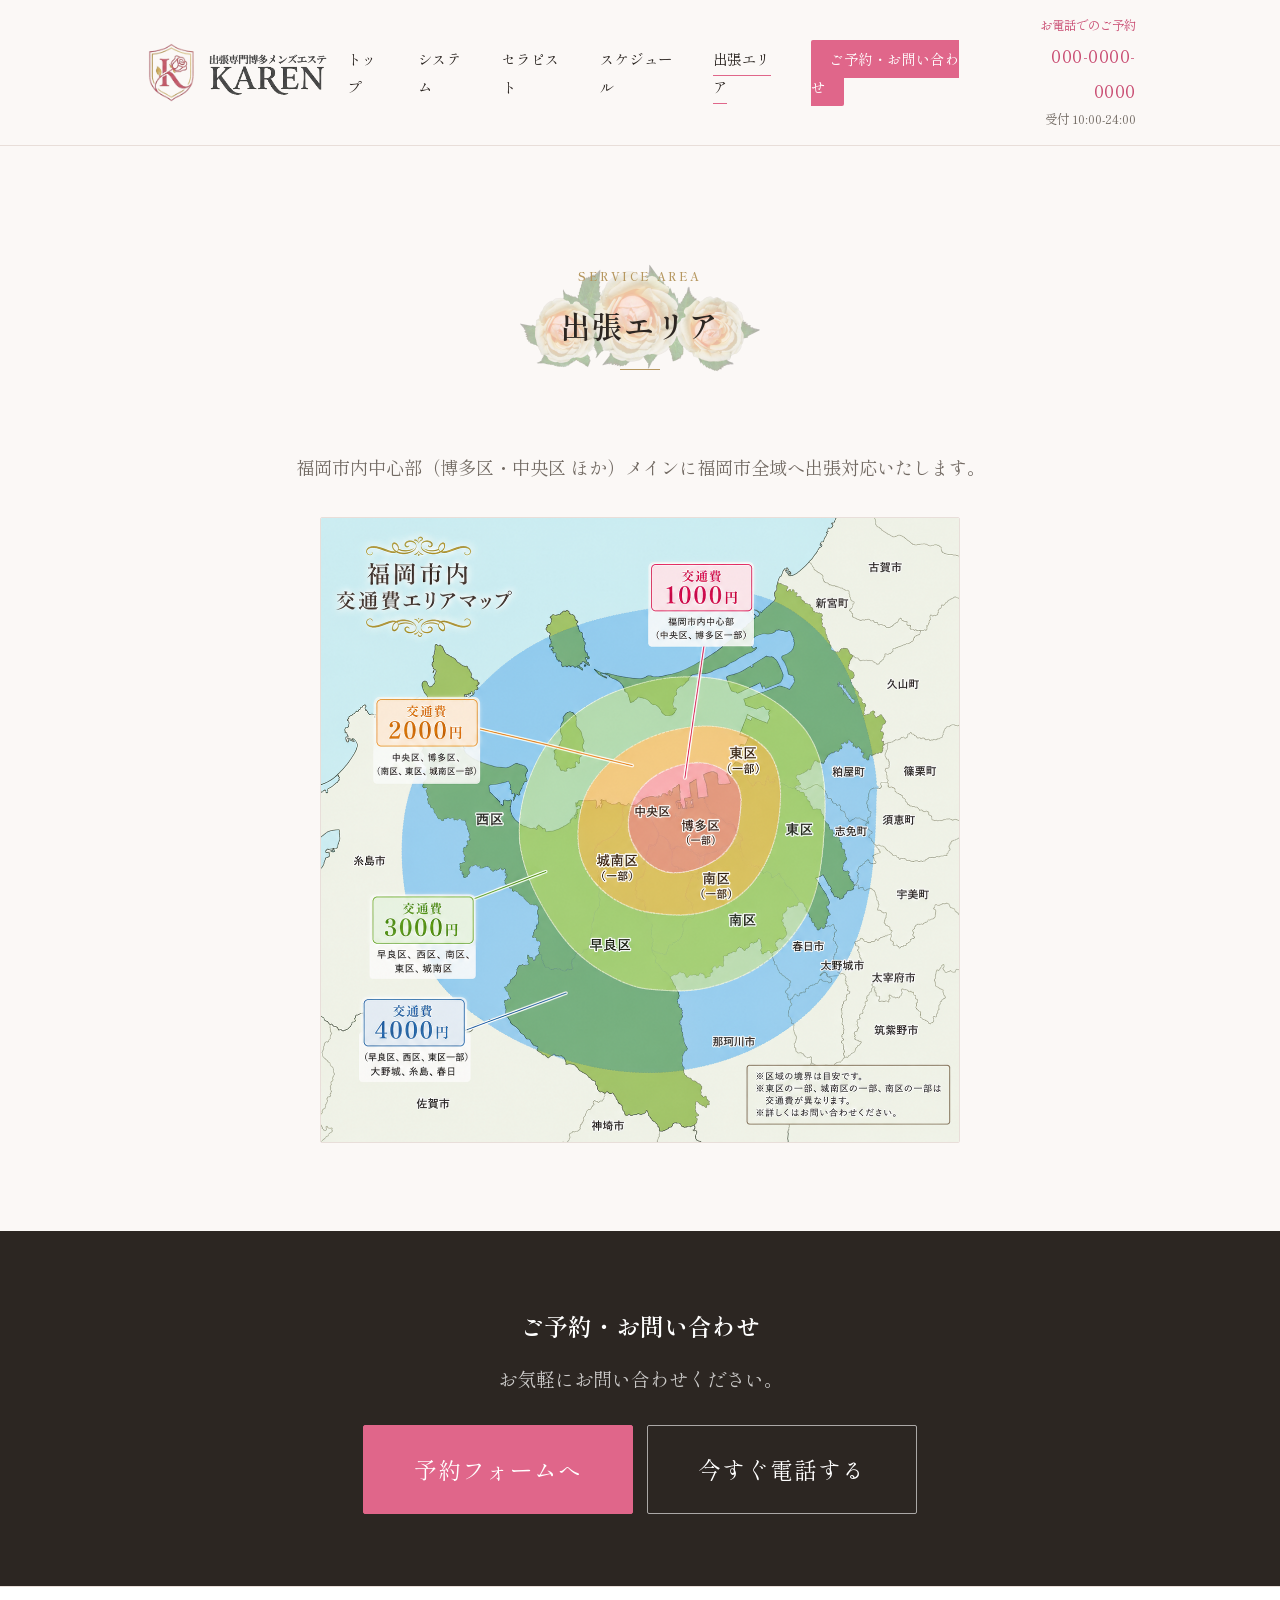
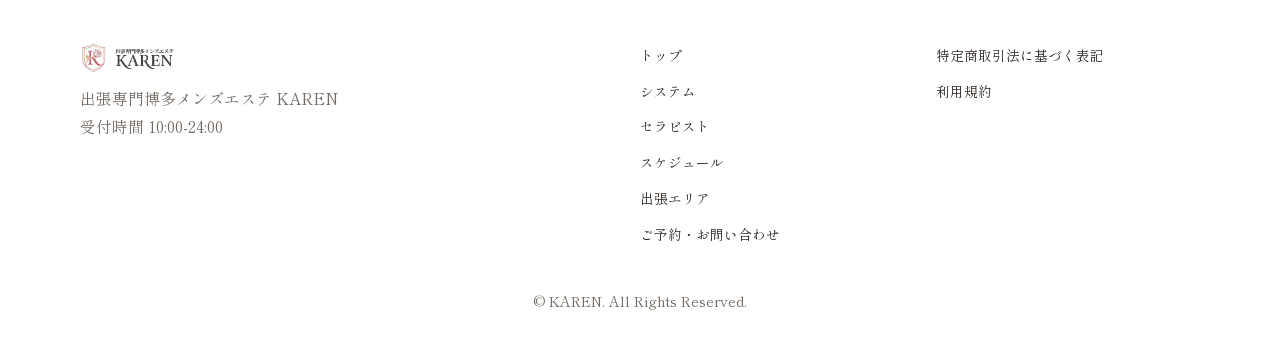
==== area.html @ 558c4cfc "Add scroll/load animation components (c-anim-zoomin/popin/slidein) Zoom in the hero image on page lo" ====
<!DOCTYPE html>
<html lang="ja">
<head>
<meta charset="UTF-8">
<meta name="viewport" content="width=device-width, initial-scale=1.0">
<title>出張エリア｜福岡・博多の出張メンズエステ KAREN</title>
<meta name="description" content="福岡・博多の出張メンズエステ KAREN の出張対応エリアのご案内。福岡市内中心部（博多区・中央区 ほか）を中心に福岡市全域へ出張いたします。">
<link rel="canonical" href="https://mensesthe-delivery-karen.com/area.html">

<link rel="preconnect" href="https://fonts.googleapis.com">
<link rel="preconnect" href="https://fonts.gstatic.com" crossorigin>
<link href="https://fonts.googleapis.com/css2?family=Noto+Serif+JP:wght@400;500;700&family=Shippori+Mincho:wght@400;500;600;700&display=swap" rel="stylesheet">

<link rel="stylesheet" href="css/style.css">
</head>
<body>

<a href="#main" class="skip-link">本文へスキップ</a>

<!-- ============================================================
   HEADER / GLOBAL NAV
============================================================ -->
<header class="site-header">
  <div class="site-header__inner">

    <a href="index.html" class="site-logo" aria-label="KAREN トップページへ">
      <img class="site-logo__mark" src="images/logo/k-logo.png" alt="">
      <img class="site-logo__word" src="images/logo/karen-logo.png" alt="出張専門博多メンズエステ KAREN">
    </a>

    <button class="nav-toggle" aria-controls="global-nav" aria-expanded="false">
      <span class="nav-toggle__bar"></span>
      <span class="nav-toggle__bar"></span>
      <span class="nav-toggle__bar"></span>
      <span class="visually-hidden">メニューを開く</span>
    </button>

    <nav id="global-nav" class="global-nav" aria-label="グローバルナビゲーション">
      <ul>
        <li><a href="index.html">トップ</a></li>
        <li><a href="system.html">システム</a></li>
        <li><a href="therapist.html">セラピスト</a></li>
        <li><a href="schedule.html">スケジュール</a></li>
        <li><a href="area.html" aria-current="page">出張エリア</a></li>
        <li><a href="contact.html" class="nav-cta">ご予約・お問い合わせ</a></li>
      </ul>
    </nav>

    <div class="header-contact">
      <a href="tel:0000000000" class="header-contact__tel">
        <span class="header-contact__label">お電話でのご予約</span>
        <span class="header-contact__number">000-0000-0000</span>
      </a>
      <span class="header-contact__hours">受付 10:00-24:00</span>
    </div>

  </div>
</header>

<main id="main">

  <!-- ============================================================
     AREA / 出張エリア
  ============================================================ -->
  <section class="area-preview" aria-labelledby="area-heading">
    <h1 id="area-heading" class="section-title c-anim-popin">
      <span class="section-title__en">Service Area</span>
      出張エリア
    </h1>
    <p class="area-preview__lead">福岡市内中心部（博多区・中央区 ほか）メインに福岡市全域へ出張対応いたします。</p>
    <div class="area-image">
      <img class="c-anim-slidein" src="images/fukuoka_area.png" alt="福岡出張エリアマップ" loading="lazy" width="1268" height="1240">
    </div>
  </section>

  <!-- ============================================================
     FINAL CTA
  ============================================================ -->
  <section class="final-cta" aria-label="ご予約案内">
    <h2 class="c-anim-popin">ご予約・お問い合わせ</h2>
    <p>お気軽にお問い合わせください。</p>
    <div class="final-cta__buttons">
      <a href="contact.html" class="btn btn--primary">予約フォームへ</a>
      <a href="tel:0000000000" class="btn btn--outline">今すぐ電話する</a>
    </div>
  </section>

</main>

<!-- ============================================================
   FOOTER
============================================================ -->
<footer class="site-footer">
  <div class="site-footer__inner">

    <div class="site-footer__brand">
      <div class="site-footer__logo">
        <img class="site-footer__mark" src="images/logo/k-logo.png" alt="">
        <img class="site-footer__word" src="images/logo/karen-logo.png" alt="KAREN">
      </div>
      <p>出張専門博多メンズエステ KAREN</p>
      <p>受付時間 10:00-24:00</p>
    </div>

    <nav class="site-footer__nav" aria-label="フッターナビゲーション">
      <ul>
        <li><a href="index.html">トップ</a></li>
        <li><a href="system.html">システム</a></li>
        <li><a href="therapist.html">セラピスト</a></li>
        <li><a href="schedule.html">スケジュール</a></li>
        <li><a href="area.html" aria-current="page">出張エリア</a></li>
        <li><a href="contact.html">ご予約・お問い合わせ</a></li>
      </ul>
    </nav>

    <nav class="site-footer__legal" aria-label="法令に関するリンク">
      <ul>
        <li><a href="legal/tokushoho.html">特定商取引法に基づく表記</a></li>
        <li><a href="legal/terms.html">利用規約</a></li>
      </ul>
    </nav>

  </div>

  <p class="site-footer__copyright">&copy; KAREN. All Rights Reserved.</p>
</footer>

<script src="js/main.js"></script>
</body>
</html>
---- css/style.css ----
/* ===================================================================
   KAREN — Base Styles
   Design tokens: 白ベース × ローズピンク × 明朝体（コーポレート明朝 ver2）
   =================================================================== */

:root{
  font-size: 100%;

  /* --- color --- */
  --color-paper:      #fbf8f6;   /* ページ背景（オフホワイト） */
  --color-surface:    #ffffff;   /* カード等の面 */
  --color-ink:        #2c2622;   /* 本文色（温かみのある黒） */
  --color-ink-soft:   #726a63;   /* 補足テキスト */
  --color-rose:       #e0668a;   /* メインアクセント（ロゴ・見出し） */
  --color-rose-deep:  #c94b71;   /* ホバー・強調 */
  --color-rose-pale:  #fbe3ea;   /* 淡いピンク面 */
  --color-line:        #e8ded9;   /* 罫線 */
  --color-gold:        #b6975f;   /* 和の差し色（細線のみに使用） */

  /* --- type --- */
  --font-serif: "コーポレート明朝 ver2", "Corporate Mincho ver2",
                "Shippori Mincho", "Noto Serif JP", "Hiragino Mincho ProN",
                "Yu Mincho", serif;

  /* --- layout --- */
  --content-width: 1120px;
  --gutter: clamp(20px, 5vw, 64px);
  --radius: 2px;
}

@media (prefers-color-scheme: dark){
  :root{
    --color-paper:     #201c1a;
    --color-surface:   #2a2422;
    --color-ink:        #f1ece7;
    --color-ink-soft:   #b8ada4;
    --color-rose:        #f299b3;
    --color-rose-deep:   #ffb0c4;
    --color-rose-pale:   #44272e;
    --color-line:         #453d38;
    --color-gold:          #cbaf7c;
  }
}

*{ box-sizing: border-box; }
html{ scroll-behavior: smooth; }
body{
  margin: 0;
  background: var(--color-paper);
  color: var(--color-ink);
  font-family: var(--font-serif);
  line-height: 1.9;
  -webkit-font-smoothing: antialiased;
}
img{ max-width: 100%; display: block; }
ul, ol, dl{ margin: 0; padding: 0; list-style: none; }
a{ color: inherit; text-decoration: none; }
h1, h2, h3{ margin: 0; font-weight: 600; text-wrap: balance; }
p{ margin: 0; }

.visually-hidden{
  position: absolute;
  width: 1px; height: 1px;
  overflow: hidden;
  clip: rect(0 0 0 0);
}

.skip-link{
  position: absolute;
  left: -999px;
  top: 0;
  background: var(--color-rose);
  color: #fff;
  padding: 8px 16px;
  z-index: 100;
}
.skip-link:focus{ left: 8px; top: 8px; }

:focus-visible{
  outline: 2px solid var(--color-rose);
  outline-offset: 2px;
}

/* ===================================================================
   Buttons
   =================================================================== */
.btn{
  display: inline-flex;
  align-items: center;
  justify-content: center;
  gap: .5em;
  padding: .95em 2.2em;
  border: 1px solid var(--color-rose);
  border-radius: var(--radius);
  font-family: var(--font-serif);
  font-size: 1.425rem;
  letter-spacing: .04em;
  transition: background .2s ease, color .2s ease, border-color .2s ease;
  white-space: nowrap;
}
.btn--primary{
  background: var(--color-rose);
  color: #fff;
}
.btn--primary:hover{
  background: var(--color-rose-deep);
  border-color: var(--color-rose-deep);
}
.btn--outline{
  background: transparent;
  color: var(--color-rose-deep);
}
.btn--outline:hover{
  background: var(--color-rose-pale);
}
.btn--more{ margin: 32px auto 0; }

/* ===================================================================
   Section title（英字の小見出し + 金の細線 + 明朝見出し）
   =================================================================== */
.section-title{
  position: relative;
  text-align: center;
  font-size: clamp(1.4rem, 2.4vw, 1.9rem);
  letter-spacing: .06em;
  margin: 0 0 48px;
  padding: 32px 0;
  display: flex;
  flex-direction: column;
  align-items: center;
  gap: 10px;
}
.section-title::before{
  content: "";
  position: absolute;
  inset: 0;
  z-index: -1;
  background-image: url("../images/decoration/flower-rose.png");
  background-repeat: no-repeat;
  background-position: center;
  background-size: 240px auto;
  opacity: .35;
}
.section-title__en{
  font-family: "Shippori Mincho", serif;
  font-size: .7rem;
  letter-spacing: .22em;
  text-transform: uppercase;
  color: var(--color-gold);
}
.section-title::after{
  content: "";
  display: block;
  width: 40px;
  height: 1px;
  background: var(--color-gold);
  margin-top: 4px;
}

section{
  max-width: var(--content-width);
  margin: 0 auto;
  padding: 88px var(--gutter);
}

/* ===================================================================
   Header
   =================================================================== */
.site-header{
  position: sticky;
  top: 0;
  z-index: 50;
  background: rgba(251, 248, 246, .92);
  backdrop-filter: saturate(140%) blur(6px);
  border-bottom: 1px solid var(--color-line);
}
@media (prefers-color-scheme: dark){
  .site-header{ background: rgba(32, 28, 26, .92); }
}
.site-header__inner{
  max-width: var(--content-width);
  margin: 0 auto;
  padding: 14px var(--gutter);
  display: flex;
  align-items: center;
  gap: 24px;
}
.site-logo{
  display: flex;
  align-items: center;
  gap: 10px;
}
.site-logo__mark{ height: 60px; width: auto; }
.site-logo__word{ height: 48px; width: auto; }

.header-contact{
  margin-left: auto;
  display: none;
  flex-direction: column;
  align-items: flex-end;
  text-align: right;
  font-size: .78rem;
  color: var(--color-ink-soft);
}
.header-contact__tel{
  display: flex;
  flex-direction: column;
  align-items: flex-end;
  color: var(--color-rose-deep);
}
.header-contact__number{
  font-size: 1.15rem;
  letter-spacing: .03em;
}

.global-nav ul{
  display: flex;
  gap: 28px;
  font-size: .9rem;
  letter-spacing: .03em;
}
.global-nav a{ padding: 6px 0; border-bottom: 1px solid transparent; }
.global-nav a:hover,
.global-nav a[aria-current="page"]{ border-color: var(--color-rose); }
.global-nav .nav-cta{
  background: var(--color-rose);
  color: #fff;
  padding: 8px 18px;
  border-radius: var(--radius);
}
.global-nav .nav-cta:hover{ background: var(--color-rose-deep); border-color: transparent; }

.nav-toggle{
  margin-left: auto;
  display: inline-flex;
  flex-direction: column;
  justify-content: center;
  gap: 5px;
  width: 32px; height: 32px;
  background: none;
  border: none;
  cursor: pointer;
}
.nav-toggle__bar{
  width: 100%; height: 1px;
  background: var(--color-ink);
}

@media (min-width: 860px){
  .nav-toggle{ display: none; }
  .header-contact{ display: flex; }
  .global-nav{ margin-left: auto; }
}

@media (max-width: 859px){
  .global-nav{
    position: absolute;
    top: 100%; left: 0; right: 0;
    background: var(--color-surface);
    border-bottom: 1px solid var(--color-line);
    max-height: 0;
    overflow: hidden;
    transition: max-height .25s ease;
  }
  .global-nav[data-open="true"]{ max-height: 480px; }
  .global-nav ul{
    flex-direction: column;
    gap: 0;
    padding: 8px var(--gutter) 20px;
  }
  .global-nav a{ display: block; padding: 12px 0; }
  .global-nav .nav-cta{ margin-top: 8px; text-align: center; }
}

/* ===================================================================
   Hero（フェード切り替え / 2枚 / インジケーター無し）
   =================================================================== */
.hero{
  position: relative;
  max-width: none;
  padding: 0;
}
.hero__slides{
  position: relative;
  height: min(88vh, 720px);
  min-height: 460px;
  overflow: hidden;
}
.hero__slide{
  position: absolute;
  inset: 0;
  margin: 0;
  opacity: 0;
  transition: opacity 1.2s ease;
}
.hero__slide.is-active{ opacity: 1; }
.hero__slide img{
  position: absolute;
  inset: 0;
  width: 100%; height: 100%;
  object-fit: contain;
}
.hero__img--sp{ display: none; }

@media (max-width: 640px) and (orientation: portrait){
  .hero__slides{ height: auto; min-height: 0; aspect-ratio: 853 / 1844; }
  .hero__img--pc{ display: none; }
  .hero__img--sp{ display: block; }
}
.hero__copy{
  position: absolute;
  inset: 0;
  display: flex;
  flex-direction: column;
  justify-content: center;
  align-items: center;
  text-align: center;
  padding: 0 var(--gutter);
  color: #fff;
}
.hero__eyebrow{
  font-family: "Shippori Mincho", serif;
  letter-spacing: .3em;
  font-size: 1.08rem;
  text-transform: uppercase;
  color: var(--color-rose-pale);
  margin-bottom: 18px;
}
.hero__copy h1{
  font-size: clamp(1.5rem, 4vw, 2.5rem);
  line-height: 1.7;
  margin-bottom: 22px;
  text-shadow: 0 2px 18px rgba(0,0,0,.25);
}
.hero__lead{
  max-width: 46ch;
  font-size: 1.14rem;
  line-height: 2;
  color: rgba(255,255,255,.92);
}
.hero__cta{
  position: absolute;
  left: 50%;
  bottom: 32px;
  transform: translateX(-50%);
  display: flex;
  gap: 14px;
  z-index: 2;
}
.hero__cta .btn--outline{
  color: #fff;
  border-color: rgba(255,255,255,.75);
  background: rgba(44,38,34,.25);
}
.hero__cta .btn--outline:hover{ background: rgba(44,38,34,.45); }

@media (max-width: 640px){
  .hero__cta{ flex-direction: column; width: calc(100% - 40px); bottom: 20px; }
}

/* ===================================================================
   Intro Banner（フェード切り替え / スライドバナー）
   =================================================================== */
.intro-banner{
  position: relative;
  max-width: 50%;
  margin: 40px auto 0;
  padding: 0;
}
.intro-banner__slides{
  position: relative;
  width: 100%;
  aspect-ratio: 1264 / 844;
  overflow: hidden;
  background: var(--color-rose-pale);
}
.intro-banner__slide{
  position: absolute;
  inset: 0;
  margin: 0;
  opacity: 0;
  transition: opacity 1.2s ease;
}
.intro-banner__slide.is-active{ opacity: 1; }
.intro-banner__slide img{
  position: absolute;
  inset: 0;
  width: 100%; height: 100%;
  object-fit: contain;
}

@media (max-width: 640px){
  .intro-banner{ max-width: 85%; margin-top: 16px; }
}

/* ===================================================================
   Courses preview
   =================================================================== */
.courses-preview{ text-align: center; }

.course-image{
  max-width: 480px;
  margin: 0 auto;
}
.course-image img{
  display: block;
  width: 100%;
  height: auto;
  border: 1px solid var(--color-line);
  border-radius: var(--radius);
}

@media (min-width: 760px){
  .course-image{ max-width: 640px; }
}

.notice-box{
  max-width: 720px;
  margin: 40px auto 0;
  padding: 24px;
  border: 1px solid var(--color-line);
  text-align: left;
}
.notice-box__title{
  font-size: 1rem;
  text-align: center;
  margin: 0 0 12px;
}
.notice-box__text{
  font-size: .68rem;
  line-height: 1.9;
  color: var(--color-ink-soft);
  margin: 0;
}

/* ===================================================================
   Therapists preview
   =================================================================== */
.therapists-preview{ text-align: center; }

.therapists-grid{
  max-width: 1040px;
  margin: 0 auto;
  padding: 0 var(--gutter);
}
.therapists-preview__list{
  display: grid;
  grid-template-columns: repeat(2, 1fr);
  gap: 28px;
  padding: 4px 4px 12px;
  margin: 0;
  list-style: none;
}
.therapist-card{
  text-align: center;
}
.therapist-photo{
  position: relative;
  width: 100%; max-width: 480px;
  margin: 0 auto 18px;
  overflow: hidden;
  border: 1px solid var(--color-line);
}
.therapist-photo__track{
  display: flex;
  aspect-ratio: 480 / 640;
  transition: transform .35s ease;
}
.therapist-photo__slide{
  flex: 0 0 100%;
}
.therapist-photo__slide img{
  width: 100%; height: 100%;
  object-fit: cover;
}
.therapist-photo__nav{
  position: absolute;
  top: 50%;
  transform: translateY(-50%);
  display: flex;
  align-items: center;
  justify-content: center;
  width: 32px; height: 32px;
  border-radius: 50%;
  border: none;
  background: rgba(44,38,34,.35);
  color: #fff;
  cursor: pointer;
  transition: background .2s ease;
}
.therapist-photo__nav:hover{ background: rgba(44,38,34,.55); }
.therapist-photo__nav--prev{ left: 8px; }
.therapist-photo__nav--next{ right: 8px; }
.therapist-photo__dots{
  position: absolute;
  left: 50%;
  bottom: 12px;
  transform: translateX(-50%);
  display: flex;
  gap: 8px;
}
.therapist-photo__dots button{
  width: 7px; height: 7px;
  border-radius: 50%;
  border: 1px solid #fff;
  background: rgba(255,255,255,.4);
  padding: 0;
  cursor: pointer;
}
.therapist-photo__dots button.is-active{ background: #fff; }
.therapist-card h3{ font-size: 1.05rem; margin-bottom: 6px; }
.therapist-card__profile{
  font-size: .936rem;
  color: var(--color-ink-soft);
  letter-spacing: .02em;
  margin-bottom: 6px;
}
.therapist-card__meta{
  font-size: .936rem;
  color: var(--color-gold);
  letter-spacing: .04em;
  margin-bottom: 8px;
}
.therapist-card__comment{
  font-size: 1.02rem;
  color: var(--color-ink-soft);
  max-width: 26ch;
  margin: 0 auto;
  line-height: 1.9;
}

@media (max-width: 639px){
  .therapists-preview__list{ gap: 16px 14px; }
  .therapist-photo,
  .therapist-card__photo{ max-width: 100%; margin-bottom: 12px; }
  .therapist-card h3{ font-size: .95rem; }
  .therapist-card__profile,
  .therapist-card__meta{ font-size: .82rem; }
  .therapist-card__comment{ font-size: .88rem; line-height: 1.7; max-width: none; }
}

@media (min-width: 900px){
  .therapists-preview__list{ grid-template-columns: repeat(3, 1fr); }
}

.therapist-card__photo{
  display: block;
  width: 100%; max-width: 480px;
  aspect-ratio: 480 / 640;
  margin: 0 auto 18px;
  overflow: hidden;
  border: 1px solid var(--color-line);
}
.therapist-card__photo img{
  width: 100%; height: 100%;
  object-fit: cover;
  transition: transform .3s ease;
}
.therapist-card__photo:hover img{ transform: scale(1.03); }

.therapist-card__name-link:hover{ color: var(--color-rose-deep); }

.therapist-card__more{
  display: inline-block;
  margin-top: 10px;
  font-size: .88rem;
  color: var(--color-rose-deep);
  border-bottom: 1px solid transparent;
}
.therapist-card__more:hover{ border-color: var(--color-rose-deep); }

/* ===================================================================
   Therapist detail
   =================================================================== */
.therapist-detail__back{
  display: inline-flex;
  align-items: center;
  gap: 6px;
  margin-bottom: 32px;
  font-size: .92rem;
  color: var(--color-ink-soft);
  border-bottom: 1px solid transparent;
}
.therapist-detail__back:hover{ color: var(--color-rose-deep); border-color: var(--color-rose-deep); }

.therapist-detail__inner{
  display: grid;
  gap: 40px;
  text-align: left;
}
.therapist-detail__photo{ margin: 0 auto 32px; }

.therapist-detail__label{
  font-size: .8rem;
  letter-spacing: .12em;
  color: var(--color-gold);
  margin-bottom: 6px;
}
.therapist-detail__name{
  font-size: clamp(1.9rem, 4.5vw, 2.6rem);
  letter-spacing: .04em;
  color: var(--color-ink);
  margin-bottom: 20px;
}

.therapist-detail__catch{
  font-size: 1.1rem;
  color: var(--color-rose-deep);
  letter-spacing: .04em;
  margin-bottom: 8px;
}
.therapist-detail__profile{
  font-size: .96rem;
  color: var(--color-ink-soft);
  margin-bottom: 20px;
}
.therapist-detail__specialty{
  border-top: 1px solid var(--color-line);
  margin-bottom: 24px;
}
.therapist-detail__specialty-row{
  display: flex;
  gap: 16px;
  padding: 12px 0;
  border-bottom: 1px solid var(--color-line);
}
.therapist-detail__specialty-row dt{
  flex: 0 0 7em;
  color: var(--color-gold);
  font-size: .9rem;
  letter-spacing: .04em;
}
.therapist-detail__specialty-row dd{
  margin: 0;
  font-size: .96rem;
}
.therapist-detail__comment{
  font-size: 1.02rem;
  line-height: 1.9;
  color: var(--color-ink-soft);
  margin-bottom: 32px;
}
.therapist-detail__cta{
  display: flex;
  gap: 14px;
  flex-wrap: wrap;
}

@media (min-width: 760px){
  .therapist-detail__inner{
    grid-template-columns: 420px 1fr;
    align-items: start;
  }
  .therapist-detail__photo{ margin: 0; max-width: none; }
}

/* ===================================================================
   Today's Schedule（本日の出勤／トップページ）
   =================================================================== */
.today-schedule{ text-align: center; }
.today-schedule__date{
  font-size: 1.02rem;
  color: var(--color-ink-soft);
  margin-bottom: 24px;
  letter-spacing: .02em;
}
.today-schedule__list{
  display: flex;
  flex-wrap: wrap;
  justify-content: center;
  gap: 16px;
  max-width: 720px;
  margin: 0 auto;
  padding: 0;
  list-style: none;
}
.today-schedule__item{
  width: 220px;
  background: var(--color-surface);
  border: 1px solid var(--color-line);
  overflow: hidden;
}
.today-schedule__card{
  display: flex;
  flex-direction: column;
  height: 100%;
  transition: background .2s ease;
}
.today-schedule__card:hover{ background: var(--color-rose-pale); }
.today-schedule__photo{
  width: 100%;
  aspect-ratio: 480 / 640;
  object-fit: cover;
  border-bottom: 1px solid var(--color-line);
}
.today-schedule__info{
  display: flex;
  flex-direction: column;
  gap: 2px;
  padding: 14px;
  text-align: center;
}
.today-schedule__name{
  font-size: 1.14rem;
  font-weight: 600;
  color: var(--color-rose-deep);
}
.today-schedule__time{
  font-size: .936rem;
  color: var(--color-ink-soft);
  letter-spacing: .02em;
}
.today-schedule__empty,
.today-schedule__loading{
  font-size: .936rem;
  color: var(--color-ink-soft);
}
.today-schedule__link{
  margin-top: 24px;
  font-size: .936rem;
}

@media (max-width: 639px){
  .today-schedule__list{ gap: 12px; }
  .today-schedule__item{ width: calc(50% - 6px); max-width: none; }
  .today-schedule__info{ padding: 10px; }
  .today-schedule__name{ font-size: 1rem; }
  .today-schedule__time{ font-size: .84rem; }
}

/* ===================================================================
   Schedule（本日の出勤情報）
   =================================================================== */
.schedule{ text-align: center; }
.schedule__date{
  font-size: 1.02rem;
  color: var(--color-ink-soft);
  margin-bottom: 24px;
  letter-spacing: .02em;
}
.schedule__table-wrap{
  max-width: 920px;
  margin: 0 auto;
  overflow-x: auto;
}
.schedule-table{
  width: 100%;
  min-width: 640px;
  border-collapse: collapse;
  background: var(--color-surface);
  border: 1px solid var(--color-line);
}
.schedule-table th,
.schedule-table td{
  padding: 12px 14px;
  border-bottom: 1px solid var(--color-line);
  font-size: 1.275rem;
  text-align: center;
  white-space: nowrap;
}
.schedule-table tbody td{ font-size: 1.02rem; }
.schedule-table thead th{
  background: var(--color-rose-pale);
  font-size: 1.14rem;
  letter-spacing: .04em;
  color: var(--color-ink-soft);
}
.schedule-table tbody th{
  font-weight: 600;
  text-align: left;
}
.schedule-table tbody td{ color: var(--color-rose-deep); }
.schedule-table tbody tr:last-child th,
.schedule-table tbody tr:last-child td{ border-bottom: none; }
.schedule-table td.is-off{ color: var(--color-ink-soft); }
.schedule-table th:first-child,
.schedule-table tbody th{
  position: sticky;
  left: 0;
  background: var(--color-surface);
  text-align: left;
}
.schedule-table thead th:first-child{ background: var(--color-rose-pale); }
.schedule-table th.is-today,
.schedule-table td.is-today{
  background: var(--color-rose-pale);
  font-weight: 700;
}
.schedule-table tbody th.is-today{ background: var(--color-rose-pale); }
.schedule__note{
  margin-top: 20px;
  font-size: .936rem;
  color: var(--color-ink-soft);
}

/* ===================================================================
   Area preview
   =================================================================== */
.area-preview{ text-align: center; }
.area-preview__lead{
  color: var(--color-ink-soft);
  font-size: 1.14rem;
  margin-bottom: 8px;
}
.area-image{
  max-width: 480px;
  margin: 32px auto 0;
}
.area-image img{
  display: block;
  width: 100%;
  height: auto;
  border: 1px solid var(--color-line);
  border-radius: var(--radius);
}
@media (min-width: 760px){
  .area-image{ max-width: 640px; }
}

/* ===================================================================
   Flow
   =================================================================== */
.flow{ background: var(--color-rose-pale); max-width: none; }
.flow > *{ max-width: var(--content-width); margin: 0 auto; }
.flow__list{
  max-width: var(--content-width);
  margin: 0 auto;
  display: grid;
  gap: 32px;
  counter-reset: flow;
}
.flow__list li{
  text-align: center;
  position: relative;
  padding-top: 8px;
}
.flow__list li::before{
  counter-increment: flow;
  content: counter(flow);
  display: block;
  width: 34px; height: 34px;
  margin: 0 auto 16px;
  border: 1px solid var(--color-rose);
  border-radius: 50%;
  color: var(--color-rose-deep);
  font-family: "Shippori Mincho", serif;
  display: flex;
  align-items: center;
  justify-content: center;
}
.flow__list h3{ font-size: 1rem; margin-bottom: 8px; }
.flow__list p{ font-size: 1.02rem; color: var(--color-ink-soft); }

@media (min-width: 760px){
  .flow__list{ grid-template-columns: repeat(3, 1fr); }
}

/* ===================================================================
   FAQ preview
   =================================================================== */
.faq-preview{ text-align: center; }
.faq-preview__list{
  text-align: left;
  max-width: 720px;
  margin: 0 auto;
  display: flex;
  flex-direction: column;
  gap: 18px;
}
.faq-item{
  border-bottom: 1px solid var(--color-line);
  padding-bottom: 18px;
}
.faq-item dt{
  font-weight: 600;
  margin-bottom: 8px;
}
.faq-item dt::before{ content: "Q. "; color: var(--color-rose); }
.faq-item dd{
  color: var(--color-ink-soft);
  font-size: 1.08rem;
  margin: 0;
}
.faq-item dd::before{ content: "A. "; color: var(--color-gold); }

/* ===================================================================
   Final CTA
   =================================================================== */
.final-cta{
  max-width: none;
  text-align: center;
  background: var(--color-ink);
  color: #fff;
  padding: 72px var(--gutter);
}
.final-cta h2{
  font-size: 1.5rem;
  margin-bottom: 12px;
}
.final-cta p{
  color: rgba(255,255,255,.75);
  font-size: 1.2rem;
  margin-bottom: 28px;
}
.final-cta__buttons{
  display: flex;
  justify-content: center;
  gap: 14px;
  flex-wrap: wrap;
}
.final-cta .btn--outline{
  color: #fff;
  border-color: rgba(255,255,255,.6);
}
.final-cta .btn--outline:hover{ background: rgba(255,255,255,.1); }

/* ===================================================================
   Reservation form
   =================================================================== */
.reservation{ text-align: center; }
.reservation__lead{
  max-width: 640px;
  margin: 0 auto 48px;
  color: var(--color-ink-soft);
  font-size: 1.08rem;
}
.reservation__lead a{ color: var(--color-rose-deep); }
.reservation__lead a:hover{ text-decoration: underline; }

.reservation-form{
  max-width: 640px;
  margin: 0 auto;
  text-align: left;
  display: flex;
  flex-direction: column;
  gap: 28px;
}
.form-field{
  display: flex;
  flex-direction: column;
  gap: 8px;
}
.form-field label,
.form-fieldset legend{
  font-size: 1.2rem;
  font-weight: 600;
}
.form-required{
  margin-left: .6em;
  padding: .15em .6em;
  border-radius: var(--radius);
  background: var(--color-rose-pale);
  color: var(--color-rose-deep);
  font-size: .75rem;
  font-weight: 600;
  letter-spacing: .04em;
  vertical-align: middle;
}
.form-field input,
.form-field select,
.form-field textarea{
  width: 100%;
  padding: .8em 1em;
  border: 1px solid var(--color-line);
  border-radius: var(--radius);
  background: var(--color-surface);
  color: var(--color-ink);
  font-family: inherit;
  font-size: 1.2rem;
}
.form-field textarea{ resize: vertical; }
.form-field input:focus,
.form-field select:focus,
.form-field textarea:focus{
  outline: 2px solid var(--color-rose);
  outline-offset: 1px;
}
.form-fieldset{
  padding: 0;
  border: 0;
}
.form-fieldset legend{ padding: 0; margin-bottom: 8px; }
.form-radio-group{
  display: flex;
  flex-direction: column;
  gap: 10px;
}
.form-radio{
  display: flex;
  align-items: center;
  gap: 10px;
  font-size: .96rem;
  font-weight: 400;
}
.form-radio input{ width: auto; }

.reservation-form__submit{
  align-self: center;
  min-width: 220px;
}

/* ===================================================================
   Thanks（送信完了）
   =================================================================== */
.thanks{ text-align: center; }
.thanks__lead{
  max-width: 640px;
  margin: 0 auto 40px;
  color: var(--color-ink-soft);
  font-size: 1.08rem;
}
.thanks__lead a{ color: var(--color-rose-deep); }
.thanks__lead a:hover{ text-decoration: underline; }
.thanks__buttons{
  display: flex;
  justify-content: center;
}

/* ===================================================================
   Footer
   =================================================================== */
.site-footer{
  background: var(--color-surface);
  border-top: 1px solid var(--color-line);
  padding: 56px var(--gutter) 24px;
}
.site-footer__inner{
  max-width: var(--content-width);
  margin: 0 auto;
  display: grid;
  gap: 32px;
}
.site-footer__logo{
  display: flex;
  align-items: center;
  gap: 8px;
  margin-bottom: 12px;
}
.site-footer__mark{ height: 30px; width: auto; }
.site-footer__word{ height: 24px; width: auto; }
.site-footer__brand p{
  font-size: .984rem;
  color: var(--color-ink-soft);
  line-height: 1.8;
}
.site-footer__nav ul,
.site-footer__legal ul{
  display: flex;
  flex-direction: column;
  gap: 10px;
  font-size: .85rem;
}
.site-footer__nav a:hover,
.site-footer__legal a:hover{ color: var(--color-rose-deep); }
.site-footer__copyright{
  text-align: center;
  font-size: .888rem;
  color: var(--color-ink-soft);
  margin-top: 40px;
}

@media (min-width: 760px){
  .site-footer__inner{ grid-template-columns: 2fr 1fr 1fr; }
}

/* ===================================================================
   c-anim-* — スクロール／読み込み時の演出（汎用コンポーネント）
   =================================================================== */

/* --- c-anim-zoomin：ヒーロー用（ページ読み込み時に発火） --- */
@keyframes c-anim-zoomin-kf {
  from { opacity: 0; transform: scale(0.9); }
  to   { opacity: 1; transform: scale(1); }
}
.c-anim-zoomin{
  animation: c-anim-zoomin-kf .8s ease-out both;
}

/* --- c-anim-popin：見出し用（スクロールで発火） --- */
@keyframes c-anim-popin-kf {
  0%   { opacity: 0; transform: scale(.8); }
  60%  { opacity: 1; transform: scale(1.05); }
  100% { opacity: 1; transform: scale(1); }
}
.c-anim-popin{
  opacity: 0;
  transform: scale(.8);
}
.c-anim-popin.is-animated{
  animation: c-anim-popin-kf .6s ease-out forwards;
}

/* --- c-anim-slidein：バナー用（スクロールで発火／既定は左から） --- */
@keyframes c-anim-slidein-left-kf {
  from { opacity: 0; transform: translateX(-40px); }
  to   { opacity: 1; transform: translateX(0); }
}
@keyframes c-anim-slidein-right-kf {
  from { opacity: 0; transform: translateX(40px); }
  to   { opacity: 1; transform: translateX(0); }
}
.c-anim-slidein{
  opacity: 0;
  transform: translateX(-40px);
}
.c-anim-slidein.is-animated{
  animation: c-anim-slidein-left-kf .7s ease-out forwards;
}
.c-anim-slidein--right{ transform: translateX(40px); }
.c-anim-slidein--right.is-animated{
  animation: c-anim-slidein-right-kf .7s ease-out forwards;
}

@media (prefers-reduced-motion: reduce){
  .c-anim-zoomin,
  .c-anim-popin,
  .c-anim-slidein{
    animation: none !important;
    opacity: 1 !important;
    transform: none !important;
  }
}
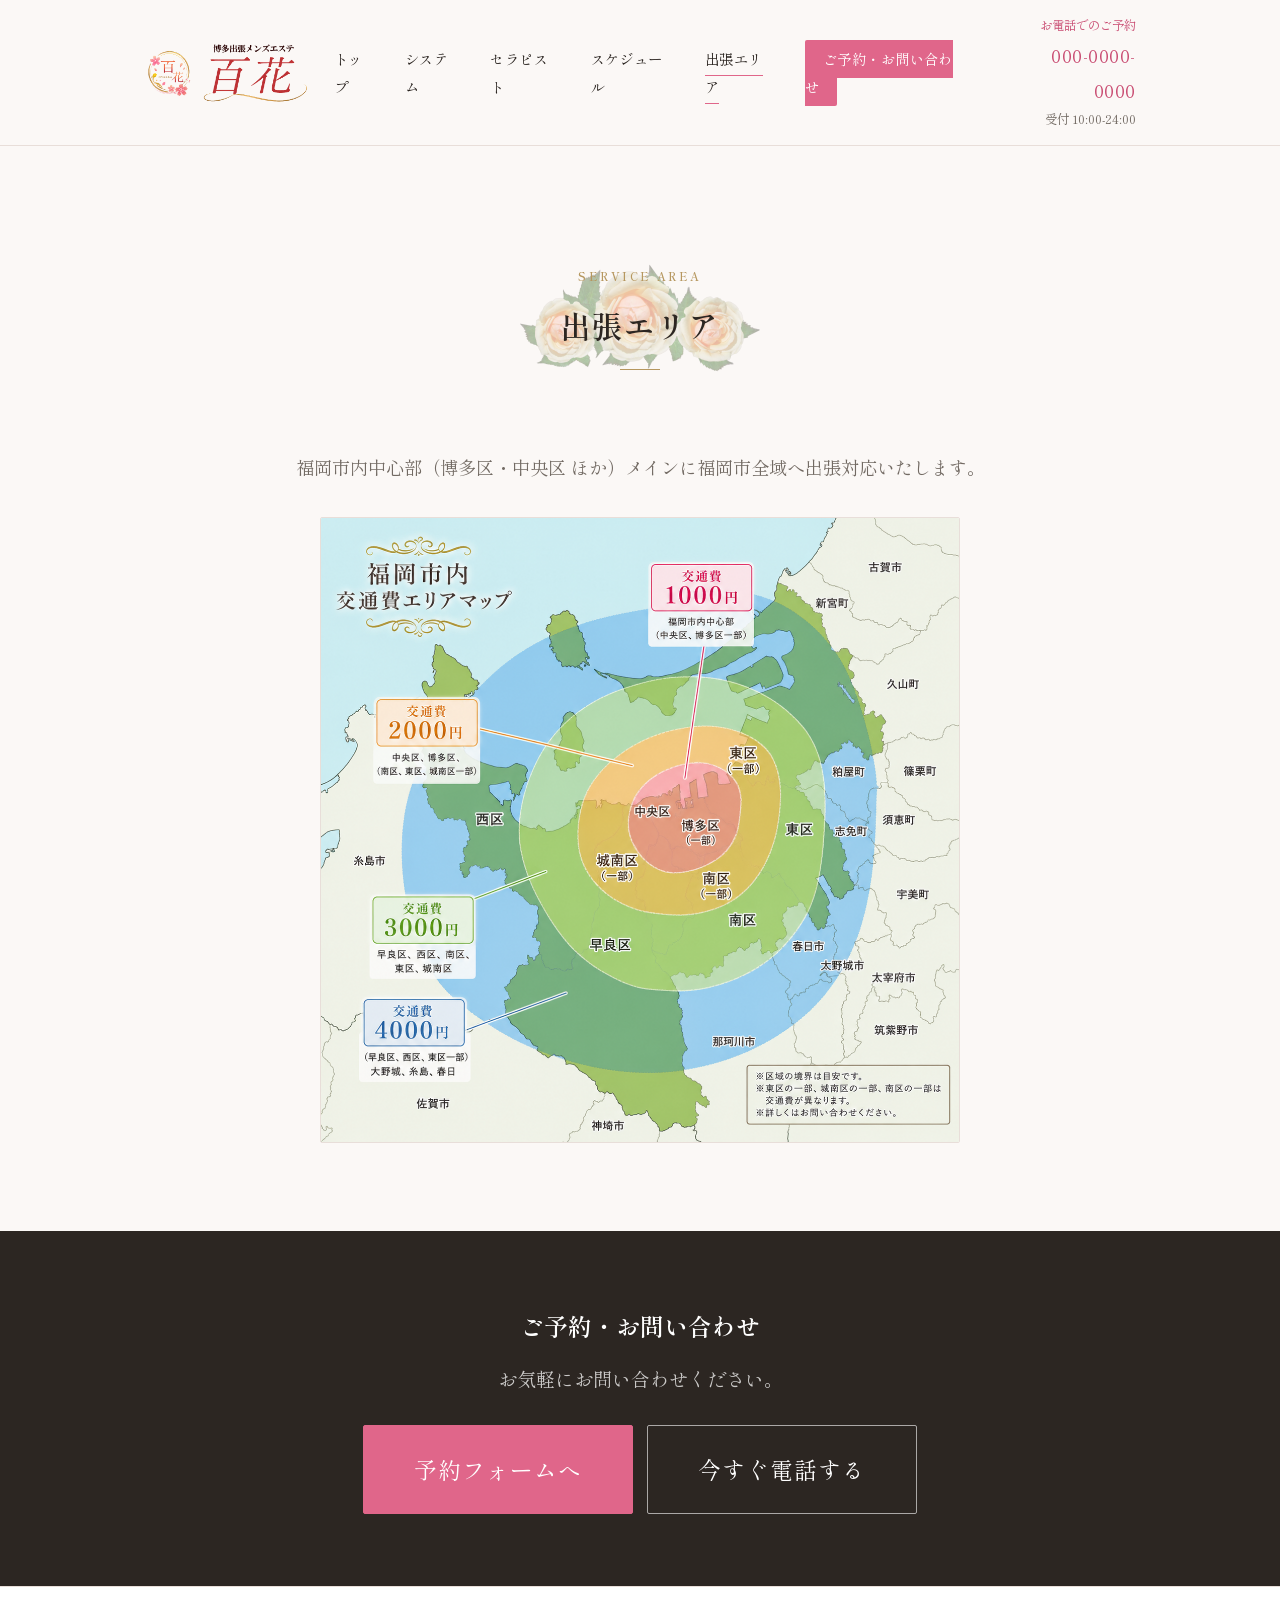
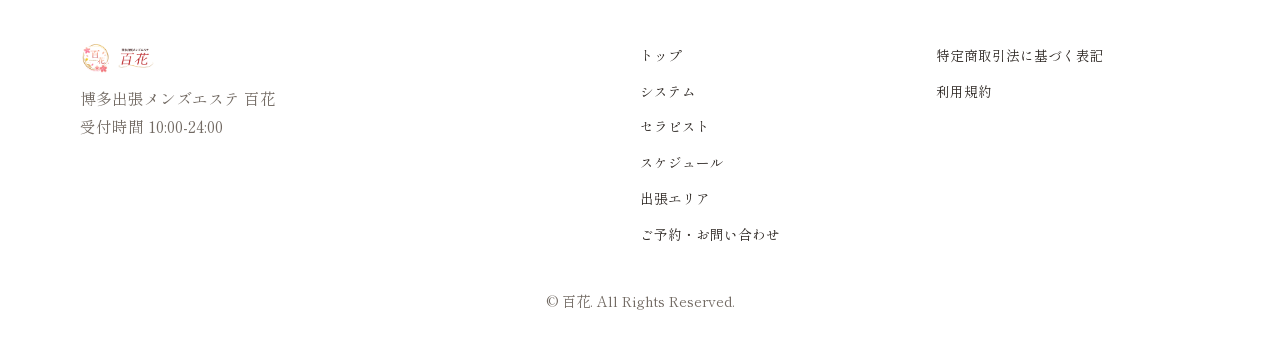
==== commit 66a2f19b: "Rebrand remaining site text to 「博多出張メンズエステ百花」 and add 利用場所 field Update titles, alt text, footer cop" ====
--- a/area.html
+++ b/area.html
@@ -3,8 +3,8 @@
 <head>
 <meta charset="UTF-8">
 <meta name="viewport" content="width=device-width, initial-scale=1.0">
-<title>出張エリア｜福岡・博多の出張メンズエステ KAREN</title>
-<meta name="description" content="福岡・博多の出張メンズエステ KAREN の出張対応エリアのご案内。福岡市内中心部（博多区・中央区 ほか）を中心に福岡市全域へ出張いたします。">
+<title>出張エリア｜福岡・博多の出張メンズエステ百花</title>
+<meta name="description" content="福岡・博多の出張メンズエステ百花の出張対応エリアのご案内。福岡市内中心部（博多区・中央区 ほか）を中心に福岡市全域へ出張いたします。">
 <link rel="canonical" href="https://mensesthe-delivery-karen.com/area.html">
 
 <link rel="preconnect" href="https://fonts.googleapis.com">
@@ -23,9 +23,9 @@
 <header class="site-header">
   <div class="site-header__inner">
 
-    <a href="index.html" class="site-logo" aria-label="KAREN トップページへ">
+    <a href="index.html" class="site-logo" aria-label="百花 トップページへ">
       <img class="site-logo__mark" src="images/logo/k-logo.png" alt="">
-      <img class="site-logo__word" src="images/logo/karen-logo.png" alt="出張専門博多メンズエステ KAREN">
+      <img class="site-logo__word" src="images/logo/karen-logo.png" alt="出張専門博多メンズエステ百花">
     </a>
 
     <button class="nav-toggle" aria-controls="global-nav" aria-expanded="false">
@@ -96,9 +96,9 @@
     <div class="site-footer__brand">
       <div class="site-footer__logo">
         <img class="site-footer__mark" src="images/logo/k-logo.png" alt="">
-        <img class="site-footer__word" src="images/logo/karen-logo.png" alt="KAREN">
+        <img class="site-footer__word" src="images/logo/karen-logo.png" alt="百花">
       </div>
-      <p>出張専門博多メンズエステ KAREN</p>
+      <p>博多出張メンズエステ 百花</p>
       <p>受付時間 10:00-24:00</p>
     </div>
 
@@ -122,7 +122,7 @@
 
   </div>
 
-  <p class="site-footer__copyright">&copy; KAREN. All Rights Reserved.</p>
+  <p class="site-footer__copyright">&copy; 百花. All Rights Reserved.</p>
 </footer>
 
 <script src="js/main.js"></script>
--- a/css/style.css
+++ b/css/style.css
@@ -1,5 +1,5 @@
 /* ===================================================================
-   KAREN — Base Styles
+   百花 — Base Styles
    Design tokens: 白ベース × ローズピンク × 明朝体（コーポレート明朝 ver2）
    =================================================================== */
 
@@ -190,8 +190,8 @@
   align-items: center;
   gap: 10px;
 }
-.site-logo__mark{ height: 60px; width: auto; }
-.site-logo__word{ height: 48px; width: auto; }
+.site-logo__mark{ height: 48px; width: auto; }
+.site-logo__word{ height: 72px; width: auto; }
 
 .header-contact{
   margin-left: auto;
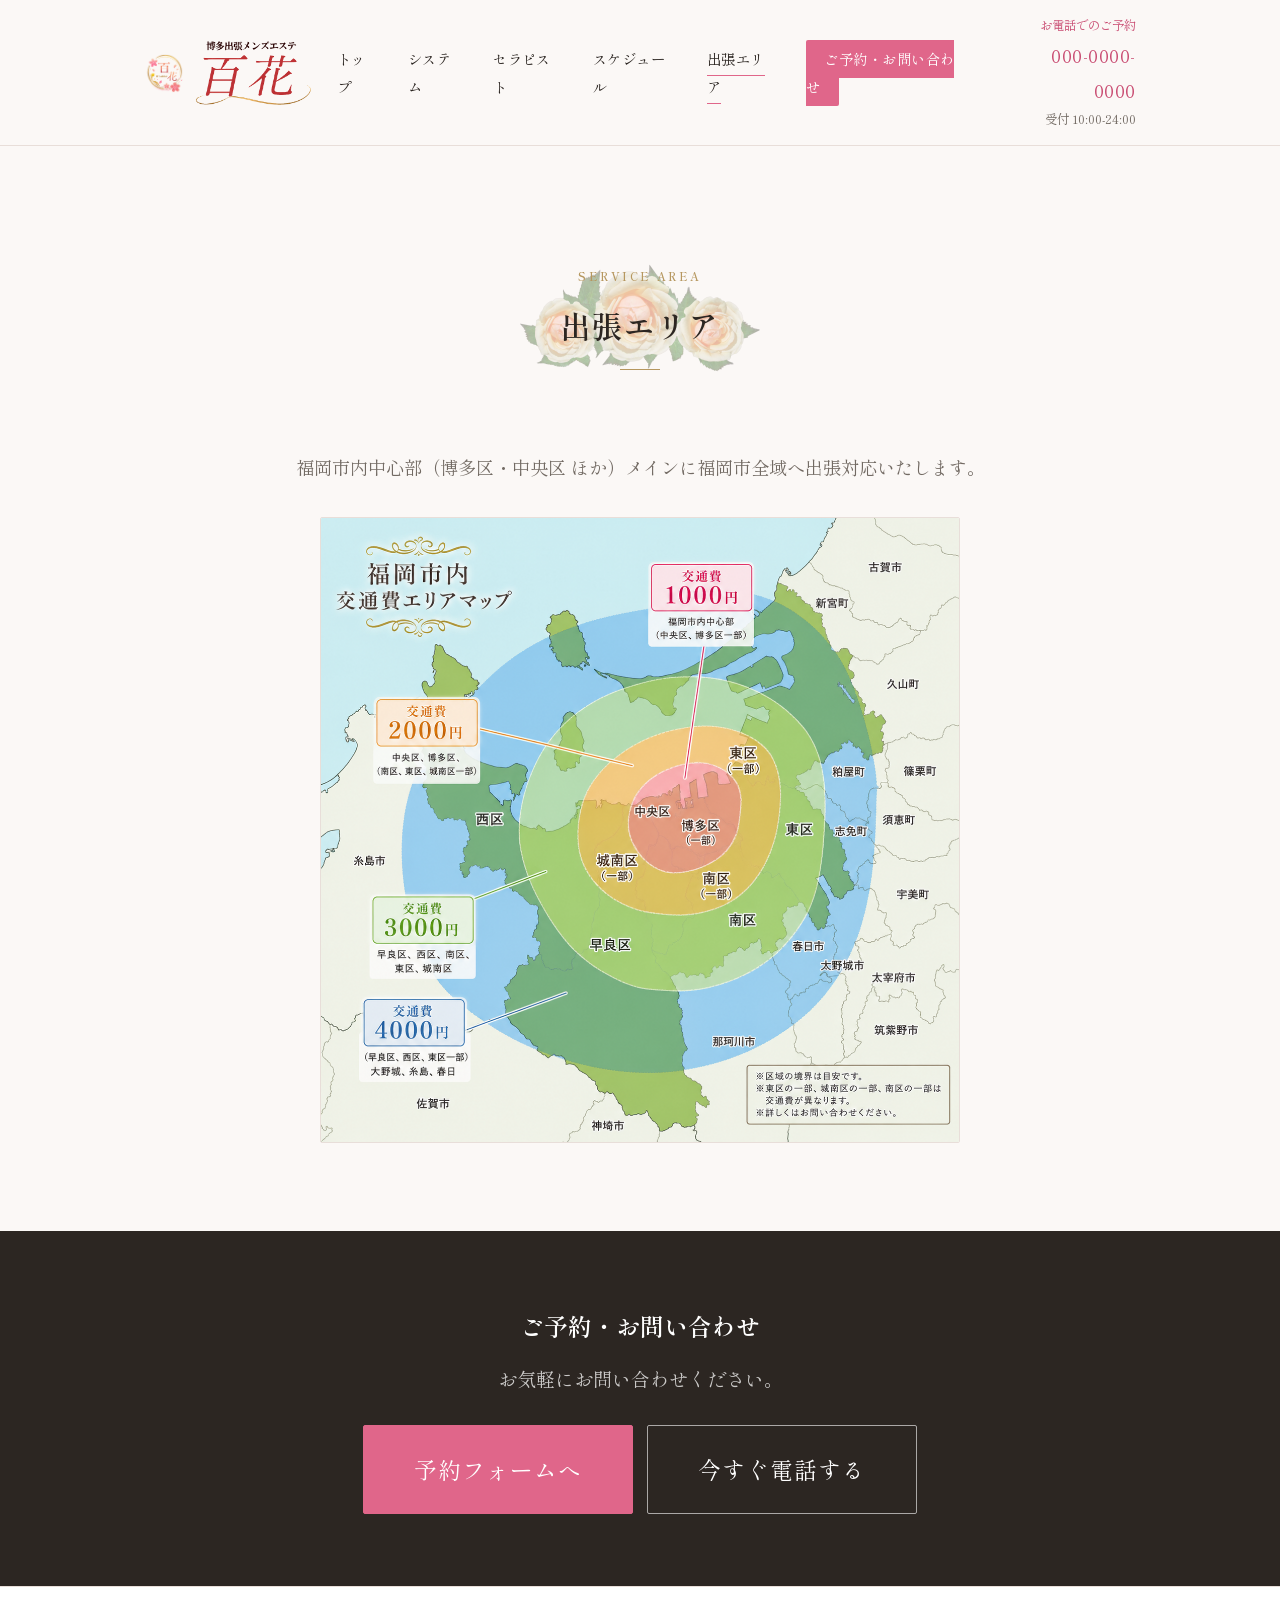
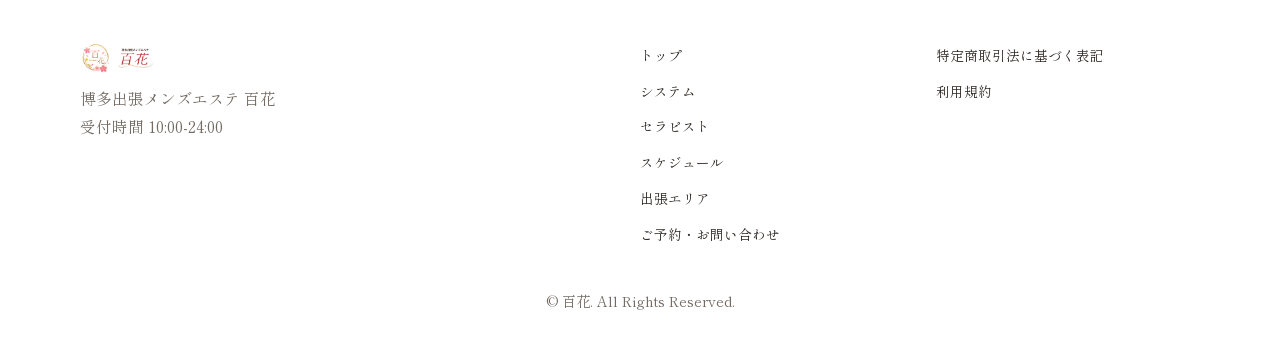
==== commit e87d0fa1: "Add mobile floating call/LINE contact bar Fixed bottom bar (tel + LINE buttons) shown only at 768px " ====
--- a/area.html
+++ b/area.html
@@ -125,6 +125,19 @@
   <p class="site-footer__copyright">&copy; 百花. All Rights Reserved.</p>
 </footer>
 
+<!-- c-mobile-contact-bar: スマホ表示時のみ画面下部に固定表示（PC非表示）。
+     電話番号・LINE URLは js/main.js 冒頭の CONTACT_PHONE / LINE_URL で一括管理 -->
+<div class="c-mobile-contact-bar">
+  <a href="tel:00000000000" class="c-mobile-contact-bar__btn c-mobile-contact-bar__btn--tel" data-contact="tel">
+    <svg class="c-mobile-contact-bar__icon" viewBox="0 0 24 24" aria-hidden="true" focusable="false"><path d="M6.62 10.79c1.44 2.83 3.76 5.14 6.59 6.59l2.2-2.2c.27-.27.67-.36 1.02-.24 1.12.37 2.33.57 3.57.57.55 0 1 .45 1 1V20c0 .55-.45 1-1 1-9.39 0-17-7.61-17-17 0-.55.45-1 1-1h3.5c.55 0 1 .45 1 1 0 1.25.2 2.45.57 3.57.11.35.03.74-.25 1.02l-2.2 2.2z"/></svg>
+    <span class="c-mobile-contact-bar__label">電話する</span>
+  </a>
+  <a href="#" class="c-mobile-contact-bar__btn c-mobile-contact-bar__btn--line" data-contact="line" target="_blank" rel="noopener">
+    <svg class="c-mobile-contact-bar__icon" viewBox="0 0 24 24" aria-hidden="true" focusable="false"><path d="M12 3C6.48 3 2 6.58 2 11c0 2.61 1.61 4.93 4.11 6.41-.14.9-.53 2.11-1.53 3.44a.5.5 0 0 0 .58.77c2.11-.72 3.7-1.68 4.64-2.32.7.1 1.42.16 2.2.16 5.52 0 10-3.58 10-8s-4.48-8-10-8z"/></svg>
+    <span class="c-mobile-contact-bar__label">LINEで予約</span>
+  </a>
+</div>
+
 <script src="js/main.js"></script>
 </body>
 </html>
--- a/css/style.css
+++ b/css/style.css
@@ -190,8 +190,8 @@
   align-items: center;
   gap: 10px;
 }
-.site-logo__mark{ height: 48px; width: auto; }
-.site-logo__word{ height: 72px; width: auto; }
+.site-logo__mark{ height: 40px; width: auto; }
+.site-logo__word{ height: 80px; width: auto; }
 
 .header-contact{
   margin-left: auto;
@@ -372,7 +372,17 @@
   width: 100%;
   aspect-ratio: 1264 / 844;
   overflow: hidden;
-  background: var(--color-rose-pale);
+  background: transparent;
+  touch-action: pan-y;
+  user-select: none;
+}
+.intro-banner__slides:focus-visible{
+  outline: 2px solid var(--color-rose);
+  outline-offset: 4px;
+}
+@media (hover: hover) and (pointer: fine){
+  .intro-banner__slides{ cursor: grab; }
+  .intro-banner__slides:active{ cursor: grabbing; }
 }
 .intro-banner__slide{
   position: absolute;
@@ -387,7 +397,23 @@
   inset: 0;
   width: 100%; height: 100%;
   object-fit: contain;
-}
+  -webkit-user-drag: none;
+}
+.intro-banner__dots{
+  display: flex;
+  justify-content: center;
+  gap: 8px;
+  margin-top: 12px;
+}
+.intro-banner__dots button{
+  width: 9px; height: 9px;
+  border-radius: 50%;
+  border: none;
+  padding: 0;
+  background: rgba(44,38,34,.25);
+  cursor: pointer;
+}
+.intro-banner__dots button.is-active{ background: var(--color-rose); }
 
 @media (max-width: 640px){
   .intro-banner{ max-width: 85%; margin-top: 16px; }
@@ -729,7 +755,7 @@
 }
 
 /* ===================================================================
-   Schedule（本日の出勤情報）
+   Schedule（本日の出勤情報／セラピストページと同じカード表示）
    =================================================================== */
 .schedule{ text-align: center; }
 .schedule__date{
@@ -738,55 +764,57 @@
   margin-bottom: 24px;
   letter-spacing: .02em;
 }
-.schedule__table-wrap{
-  max-width: 920px;
-  margin: 0 auto;
+.schedule__day-tabs-wrap{
+  max-width: 720px;
+  margin: 0 auto 20px;
+  padding: 0 var(--gutter);
   overflow-x: auto;
 }
-.schedule-table{
-  width: 100%;
-  min-width: 640px;
-  border-collapse: collapse;
+.schedule__day-tabs{
+  display: inline-flex;
+  gap: 8px;
+  padding: 4px 2px;
+}
+.schedule__day-tab{
+  display: flex;
+  flex-direction: column;
+  align-items: center;
+  gap: 2px;
+  min-width: 58px;
+  padding: 8px 10px;
   background: var(--color-surface);
   border: 1px solid var(--color-line);
-}
-.schedule-table th,
-.schedule-table td{
-  padding: 12px 14px;
-  border-bottom: 1px solid var(--color-line);
-  font-size: 1.275rem;
-  text-align: center;
-  white-space: nowrap;
-}
-.schedule-table tbody td{ font-size: 1.02rem; }
-.schedule-table thead th{
-  background: var(--color-rose-pale);
-  font-size: 1.14rem;
+  border-radius: 6px;
+  color: var(--color-ink-soft);
+  cursor: pointer;
+  transition: background .2s ease, border-color .2s ease, color .2s ease;
+}
+.schedule__day-tab:hover{ border-color: var(--color-rose-deep); }
+.schedule__day-tab.is-active{
+  background: var(--color-rose-deep);
+  border-color: var(--color-rose-deep);
+  color: #fff;
+}
+.schedule__day-tab-date{
+  font-size: .96rem;
+  font-weight: 600;
+  letter-spacing: .02em;
+}
+.schedule__day-tab-weekday{
+  font-size: .8rem;
   letter-spacing: .04em;
-  color: var(--color-ink-soft);
-}
-.schedule-table tbody th{
+}
+.therapist-card__time{
+  font-size: 1.02rem;
   font-weight: 600;
-  text-align: left;
-}
-.schedule-table tbody td{ color: var(--color-rose-deep); }
-.schedule-table tbody tr:last-child th,
-.schedule-table tbody tr:last-child td{ border-bottom: none; }
-.schedule-table td.is-off{ color: var(--color-ink-soft); }
-.schedule-table th:first-child,
-.schedule-table tbody th{
-  position: sticky;
-  left: 0;
-  background: var(--color-surface);
-  text-align: left;
-}
-.schedule-table thead th:first-child{ background: var(--color-rose-pale); }
-.schedule-table th.is-today,
-.schedule-table td.is-today{
-  background: var(--color-rose-pale);
-  font-weight: 700;
-}
-.schedule-table tbody th.is-today{ background: var(--color-rose-pale); }
+  color: var(--color-rose-deep);
+  letter-spacing: .02em;
+}
+.schedule__empty{
+  grid-column: 1 / -1;
+  font-size: .936rem;
+  color: var(--color-ink-soft);
+}
 .schedule__note{
   margin-top: 20px;
   font-size: .936rem;
@@ -1017,6 +1045,192 @@
 }
 
 /* ===================================================================
+   c-banner-grid — 主要導線バナー（SYSTEM/THERAPIST/LOGO/SCHEDULE/RECRUIT/CONTACT）
+   =================================================================== */
+.c-banner-grid-section{
+  max-width: none;
+  padding: 0 0 clamp(48px, 8vw, 96px);
+}
+
+.c-banner-grid{
+  display: grid;
+  max-width: var(--content-width);
+  margin-inline: auto;
+  padding-inline: var(--gutter);
+  gap: 12px;
+  grid-template-columns: 1.25fr .9fr 1.25fr;
+  grid-template-rows: 1.4fr 1fr 0.9fr;
+  grid-template-areas:
+    "system    logo    schedule"
+    "therapist logo    contact"
+    "therapist recruit contact";
+}
+
+.c-banner-grid__item--system    { grid-area: system; }
+.c-banner-grid__item--therapist { grid-area: therapist; }
+.c-banner-grid__item--logo      { grid-area: logo; }
+.c-banner-grid__item--schedule  { grid-area: schedule; }
+.c-banner-grid__item--recruit   { grid-area: recruit; }
+.c-banner-grid__item--contact   { grid-area: contact; }
+
+.c-banner-grid__item{
+  position: relative;
+  display: flex;
+  overflow: hidden;
+  min-height: 220px;
+  background: linear-gradient(135deg, var(--color-surface), var(--color-rose-pale));
+  border-radius: var(--radius);
+  text-decoration: none;
+  color: var(--color-ink);
+}
+a.c-banner-grid__item{ transition: box-shadow .3s ease; }
+a.c-banner-grid__item:hover,
+a.c-banner-grid__item:focus-visible{
+  box-shadow: 0 8px 24px rgba(44, 38, 34, .12);
+}
+
+/* テキストゾーン（左）と画像ゾーン（右）の分割 */
+.c-banner-grid__body{
+  position: relative;
+  z-index: 1;
+  flex: 0 0 62%;
+  overflow: hidden;
+  display: flex;
+  flex-direction: column;
+  align-items: center;
+  justify-content: center;
+  gap: 8px;
+  padding: 20px;
+  text-align: center;
+}
+/* recruitは画像ゾーンを持たないため、bodyの横幅制限を外して全幅を使う */
+.c-banner-grid__item--recruit .c-banner-grid__body{
+  flex-basis: 100%;
+}
+.c-banner-grid__icon{
+  width: 36px;
+  height: 36px;
+}
+.c-banner-grid__title{
+  font-family: "Shippori Mincho", serif;
+  font-size: clamp(1.2rem, 1.6vw, 1.45rem);
+  letter-spacing: .1em;
+  color: var(--color-rose-deep);
+  hyphens: auto;
+  overflow-wrap: anywhere;
+}
+.c-banner-grid__rule{
+  width: 28px;
+  height: 1px;
+  background: var(--color-gold);
+}
+.c-banner-grid__subtitle{
+  font-size: .8rem;
+  color: var(--color-ink-soft);
+  letter-spacing: .04em;
+}
+
+.c-banner-grid__media{
+  position: relative;
+  flex: 1;
+  align-self: center;
+  aspect-ratio: 4 / 5;
+  overflow: hidden;
+}
+/* therapist/contactは2行分の縦長カードのため、4:5だと画像下に大きな余白ができる。
+   行の高さいっぱいに画像を敷くため、この2枠のみstretchに戻す */
+.c-banner-grid__item--therapist .c-banner-grid__media,
+.c-banner-grid__item--contact .c-banner-grid__media{
+  align-self: stretch;
+  aspect-ratio: auto;
+}
+.c-banner-grid__image{
+  width: 100%;
+  height: 100%;
+  object-fit: cover;
+  transition: transform .5s ease, filter .5s ease;
+}
+.c-banner-grid__item:hover .c-banner-grid__image,
+.c-banner-grid__item:focus-visible .c-banner-grid__image{
+  transform: scale(1.06);
+  filter: brightness(.85);
+}
+
+/* 中央：ロゴブロック（装飾のみ、リンクなし） */
+.c-banner-grid__item--logo{
+  flex-direction: column;
+  align-items: center;
+  justify-content: center;
+  gap: 14px;
+  text-align: center;
+  padding: 32px;
+  background: linear-gradient(180deg, var(--color-surface), #fff);
+}
+.c-banner-grid__shopname{
+  width: min(85%, 360px);
+  height: auto;
+}
+.c-banner-grid__romaji{
+  display: flex;
+  align-items: center;
+  gap: 12px;
+  font-size: .75rem;
+  letter-spacing: .3em;
+  color: var(--color-gold);
+}
+.c-banner-grid__romaji::before,
+.c-banner-grid__romaji::after{
+  content: "";
+  width: 24px;
+  height: 1px;
+  background: var(--color-gold);
+}
+.c-banner-grid__copy{
+  font-size: .85rem;
+  letter-spacing: .04em;
+  color: var(--color-ink-soft);
+}
+
+/* --- 900px以下：3列グリッド構造は維持したまま、タイトルの折り返しのみ防止
+   (601-1024pxの旧2カラム崩し撤去に伴い、この帯域でも英字タイトルが折り返す
+   ことを実測で確認したため、600pxではなく900pxを境に補正している) --- */
+@media (max-width: 900px){
+  .c-banner-grid__title{
+    font-size: clamp(7px, 1.8vw + 1px, 17px);
+    letter-spacing: 0;
+  }
+}
+
+/* --- 900px以下：行の高さを固定して縦の間延びを解消（サブタイトル/コピーは非表示） --- */
+@media (max-width: 900px){
+  .c-banner-grid{
+    gap: 6px;
+    grid-template-rows: 70px 70px 70px;
+  }
+  .c-banner-grid__item{
+    min-height: 0;
+    overflow: hidden;
+  }
+  .c-banner-grid__body{ padding: 6px; gap: 4px; }
+  .c-banner-grid__icon{ width: 16px; height: 16px; }
+  .c-banner-grid__subtitle{ display: none; }
+  .c-banner-grid__media,
+  .c-banner-grid__item--therapist .c-banner-grid__media,
+  .c-banner-grid__item--contact .c-banner-grid__media{
+    align-self: stretch;
+    aspect-ratio: auto;
+  }
+  .c-banner-grid__item--logo{ padding: 8px; gap: 4px; }
+  .c-banner-grid__shopname{ width: min(55%, 140px); }
+  .c-banner-grid__romaji{ font-size: .5rem; letter-spacing: .1em; }
+  .c-banner-grid__copy{ display: none; }
+}
+
+@media (prefers-reduced-motion: reduce){
+  .c-banner-grid__image{ transition: none; }
+}
+
+/* ===================================================================
    Footer
    =================================================================== */
 .site-footer{
@@ -1120,3 +1334,72 @@
     transform: none !important;
   }
 }
+
+/* ===================================================================
+   c-mobile-contact-bar — スマホ専用フローティング電話/LINEバナー
+   PCでは非表示（.c-mobile-contact-bar自体をdisplay:noneにし、768px以下でのみ表示）。
+   表示中はfooterと重ならないよう、同じブレークポイントでbodyにpadding-bottomを付与する。
+   電話番号・LINE URLは js/main.js 冒頭の CONTACT_PHONE / LINE_URL で一括管理している。
+   =================================================================== */
+.c-mobile-contact-bar{
+  display: none;
+}
+
+@media (max-width: 768px){
+  body{
+    padding-bottom: 60px;
+  }
+
+  .c-mobile-contact-bar{
+    display: flex;
+    position: fixed;
+    inset-inline: 0;
+    bottom: 0;
+    z-index: 1000;
+    height: 60px;
+    box-shadow: 0 -4px 16px rgba(44, 38, 34, .18);
+  }
+
+  .c-mobile-contact-bar__btn{
+    display: flex;
+    flex: 1 1 50%;
+    align-items: center;
+    justify-content: center;
+    gap: 8px;
+    padding: 10px 12px;
+    color: #fff;
+    text-decoration: none;
+    font-family: var(--font-serif);
+    font-size: .95rem;
+    letter-spacing: .04em;
+    line-height: 1.2;
+    -webkit-tap-highlight-color: transparent;
+  }
+
+  .c-mobile-contact-bar__btn--tel{
+    background: #4caf50;
+  }
+  .c-mobile-contact-bar__btn--tel:hover,
+  .c-mobile-contact-bar__btn--tel:active{
+    background: #3d8b40;
+  }
+
+  .c-mobile-contact-bar__btn--line{
+    background: #06c755;
+  }
+  .c-mobile-contact-bar__btn--line:hover,
+  .c-mobile-contact-bar__btn--line:active{
+    background: #05a848;
+  }
+
+  .c-mobile-contact-bar__icon{
+    width: 22px;
+    height: 22px;
+    flex-shrink: 0;
+    fill: currentColor;
+  }
+
+  .c-mobile-contact-bar__label{
+    white-space: nowrap;
+  }
+}
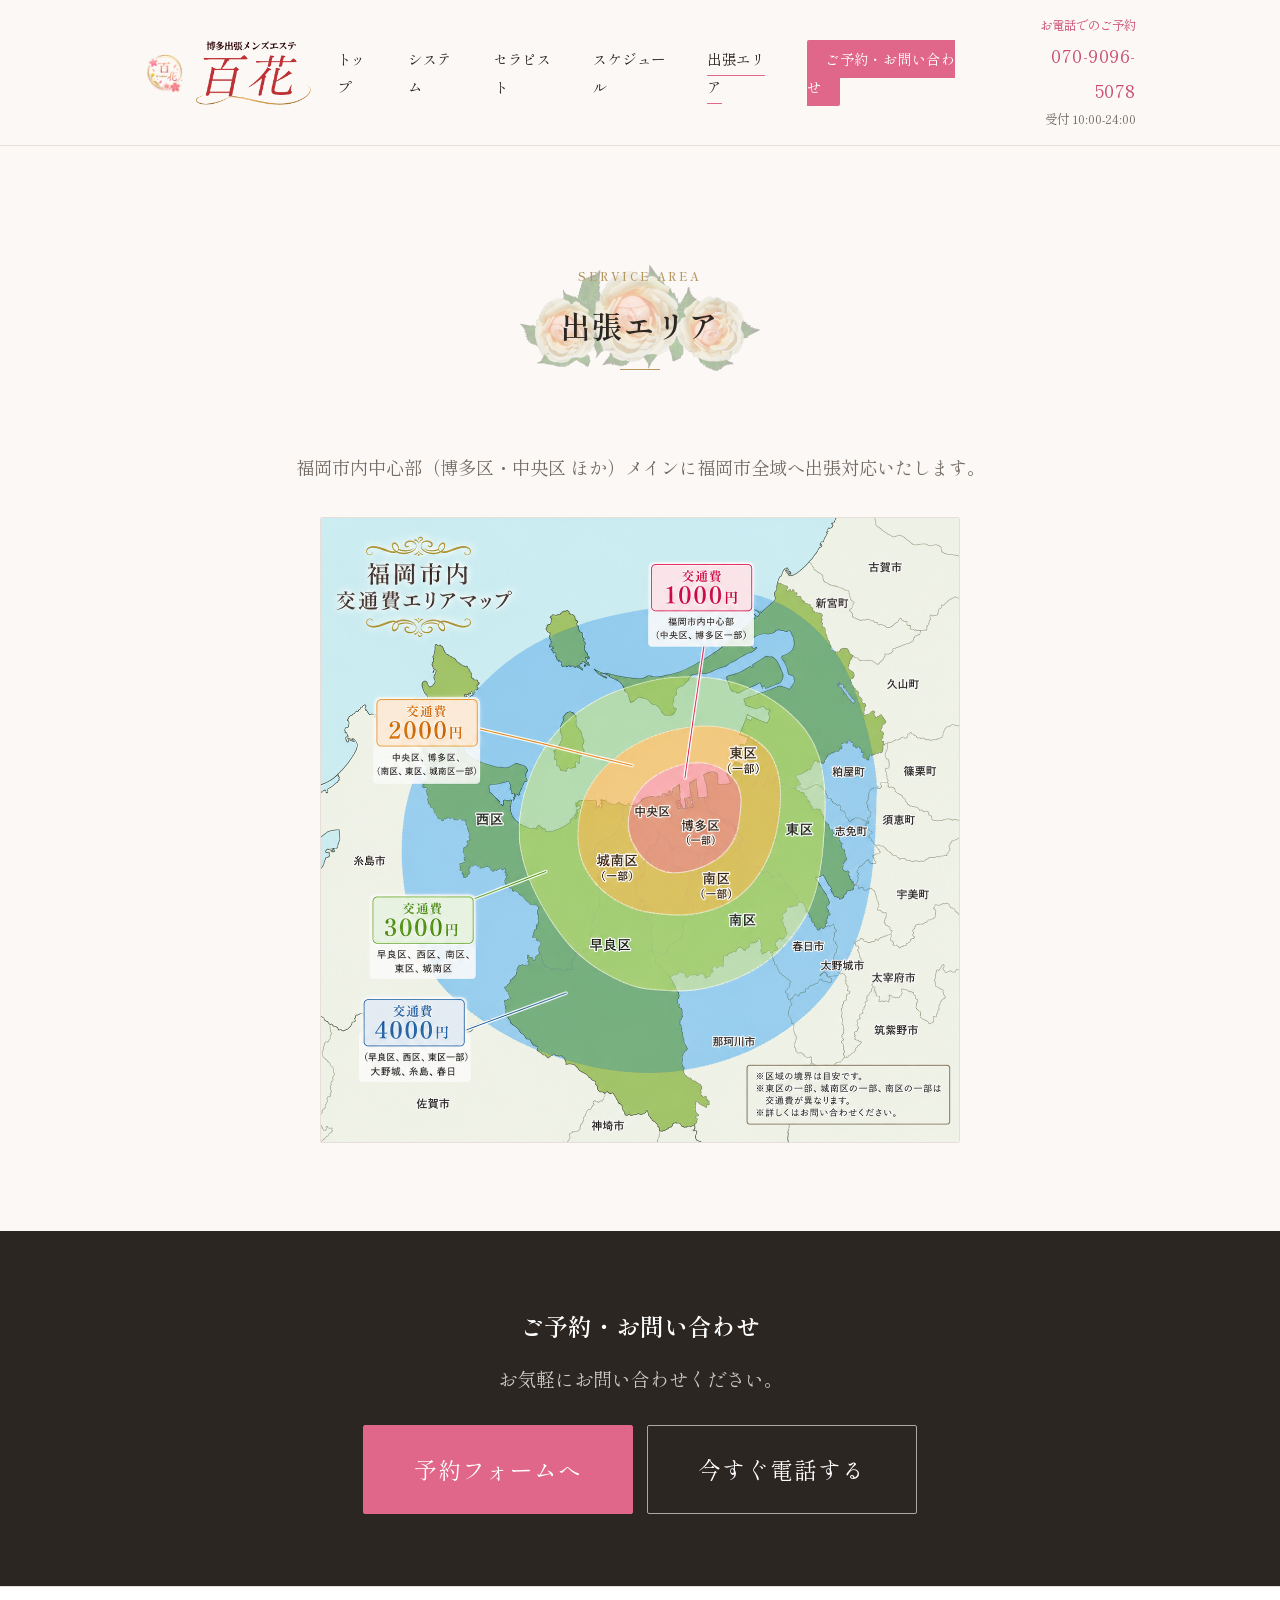
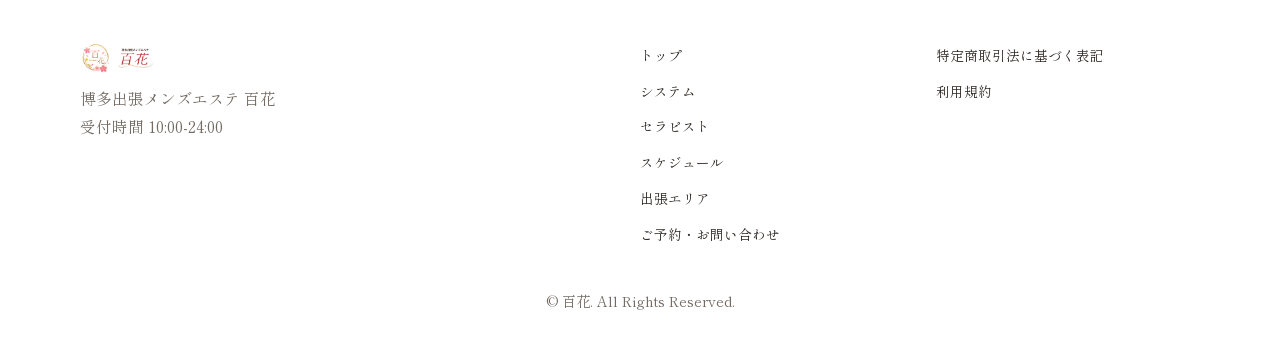
==== commit 96a42415: "Set production contact phone number to 070-9096-5078 Co-Authored-By: Claude Sonnet 5 <noreply@anthro" ====
--- a/area.html
+++ b/area.html
@@ -47,9 +47,9 @@
     </nav>
 
     <div class="header-contact">
-      <a href="tel:0000000000" class="header-contact__tel">
+      <a href="tel:07090965078" class="header-contact__tel">
         <span class="header-contact__label">お電話でのご予約</span>
-        <span class="header-contact__number">000-0000-0000</span>
+        <span class="header-contact__number">070-9096-5078</span>
       </a>
       <span class="header-contact__hours">受付 10:00-24:00</span>
     </div>
@@ -81,7 +81,7 @@
     <p>お気軽にお問い合わせください。</p>
     <div class="final-cta__buttons">
       <a href="contact.html" class="btn btn--primary">予約フォームへ</a>
-      <a href="tel:0000000000" class="btn btn--outline">今すぐ電話する</a>
+      <a href="tel:07090965078" class="btn btn--outline">今すぐ電話する</a>
     </div>
   </section>
 
@@ -128,12 +128,12 @@
 <!-- c-mobile-contact-bar: スマホ表示時のみ画面下部に固定表示（PC非表示）。
      電話番号・LINE URLは js/main.js 冒頭の CONTACT_PHONE / LINE_URL で一括管理 -->
 <div class="c-mobile-contact-bar">
-  <a href="tel:00000000000" class="c-mobile-contact-bar__btn c-mobile-contact-bar__btn--tel" data-contact="tel">
+  <a href="tel:07090965078" class="c-mobile-contact-bar__btn c-mobile-contact-bar__btn--tel" data-contact="tel">
     <svg class="c-mobile-contact-bar__icon" viewBox="0 0 24 24" aria-hidden="true" focusable="false"><path d="M6.62 10.79c1.44 2.83 3.76 5.14 6.59 6.59l2.2-2.2c.27-.27.67-.36 1.02-.24 1.12.37 2.33.57 3.57.57.55 0 1 .45 1 1V20c0 .55-.45 1-1 1-9.39 0-17-7.61-17-17 0-.55.45-1 1-1h3.5c.55 0 1 .45 1 1 0 1.25.2 2.45.57 3.57.11.35.03.74-.25 1.02l-2.2 2.2z"/></svg>
     <span class="c-mobile-contact-bar__label">電話する</span>
   </a>
   <a href="#" class="c-mobile-contact-bar__btn c-mobile-contact-bar__btn--line" data-contact="line" target="_blank" rel="noopener">
-    <svg class="c-mobile-contact-bar__icon" viewBox="0 0 24 24" aria-hidden="true" focusable="false"><path d="M12 3C6.48 3 2 6.58 2 11c0 2.61 1.61 4.93 4.11 6.41-.14.9-.53 2.11-1.53 3.44a.5.5 0 0 0 .58.77c2.11-.72 3.7-1.68 4.64-2.32.7.1 1.42.16 2.2.16 5.52 0 10-3.58 10-8s-4.48-8-10-8z"/></svg>
+    <img class="c-mobile-contact-bar__icon c-mobile-contact-bar__icon--img" src="images/icons/icon0053.png" alt="">
     <span class="c-mobile-contact-bar__label">LINEで予約</span>
   </a>
 </div>
--- a/css/style.css
+++ b/css/style.css
@@ -1357,6 +1357,7 @@
     bottom: 0;
     z-index: 1000;
     height: 60px;
+    background: #fee3d7;
     box-shadow: 0 -4px 16px rgba(44, 38, 34, .18);
   }
 
@@ -1367,7 +1368,7 @@
     justify-content: center;
     gap: 8px;
     padding: 10px 12px;
-    color: #fff;
+    color: var(--color-rose-deep);
     text-decoration: none;
     font-family: var(--font-serif);
     font-size: .95rem;
@@ -1375,21 +1376,12 @@
     line-height: 1.2;
     -webkit-tap-highlight-color: transparent;
   }
+  .c-mobile-contact-bar__btn:active{
+    background: rgba(44, 38, 34, .06);
+  }
 
   .c-mobile-contact-bar__btn--tel{
-    background: #4caf50;
-  }
-  .c-mobile-contact-bar__btn--tel:hover,
-  .c-mobile-contact-bar__btn--tel:active{
-    background: #3d8b40;
-  }
-
-  .c-mobile-contact-bar__btn--line{
-    background: #06c755;
-  }
-  .c-mobile-contact-bar__btn--line:hover,
-  .c-mobile-contact-bar__btn--line:active{
-    background: #05a848;
+    border-right: 1px solid rgba(44, 38, 34, .12);
   }
 
   .c-mobile-contact-bar__icon{
@@ -1398,6 +1390,10 @@
     flex-shrink: 0;
     fill: currentColor;
   }
+  .c-mobile-contact-bar__icon--img{
+    fill: none;
+    object-fit: contain;
+  }
 
   .c-mobile-contact-bar__label{
     white-space: nowrap;
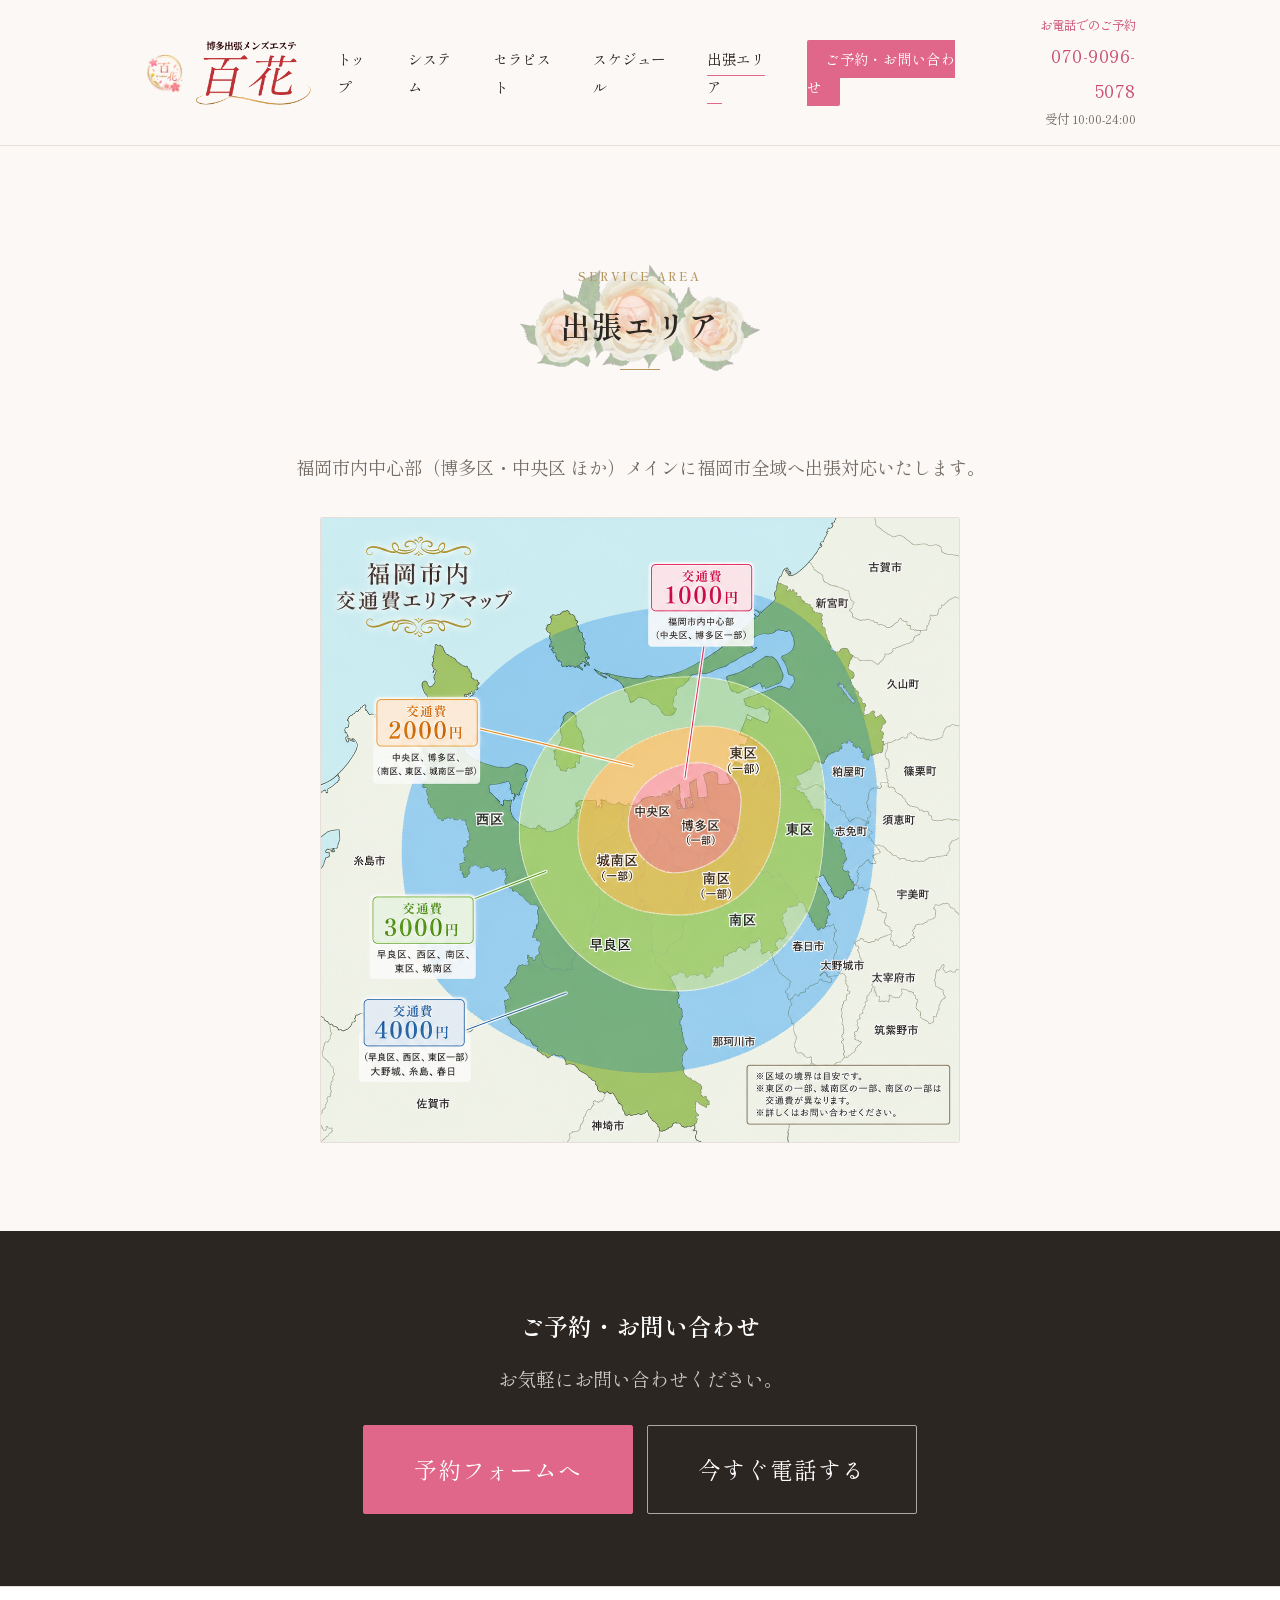
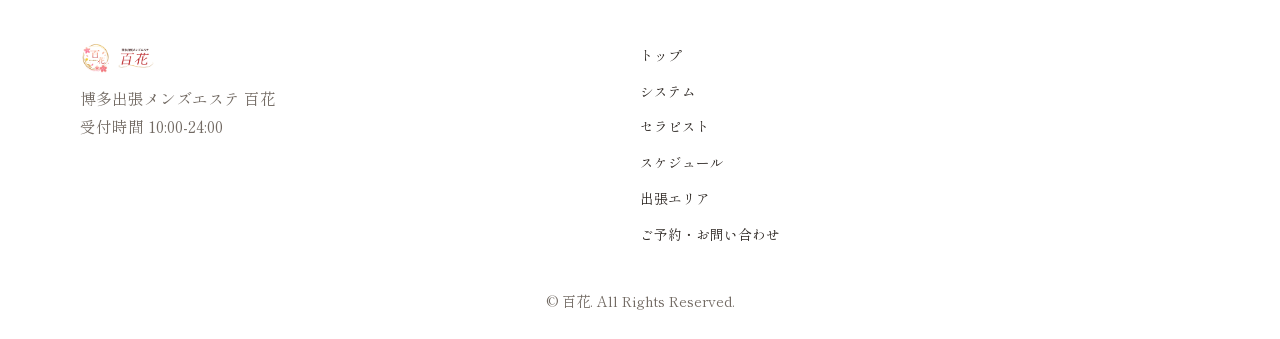
==== commit 1b2d1165: "Remove tokushoho/terms footer links Co-Authored-By: Claude Sonnet 5 <noreply@anthropic.com> Claude-S" ====
--- a/area.html
+++ b/area.html
@@ -113,13 +113,6 @@
       </ul>
     </nav>
 
-    <nav class="site-footer__legal" aria-label="法令に関するリンク">
-      <ul>
-        <li><a href="legal/tokushoho.html">特定商取引法に基づく表記</a></li>
-        <li><a href="legal/terms.html">利用規約</a></li>
-      </ul>
-    </nav>
-
   </div>
 
   <p class="site-footer__copyright">&copy; 百花. All Rights Reserved.</p>
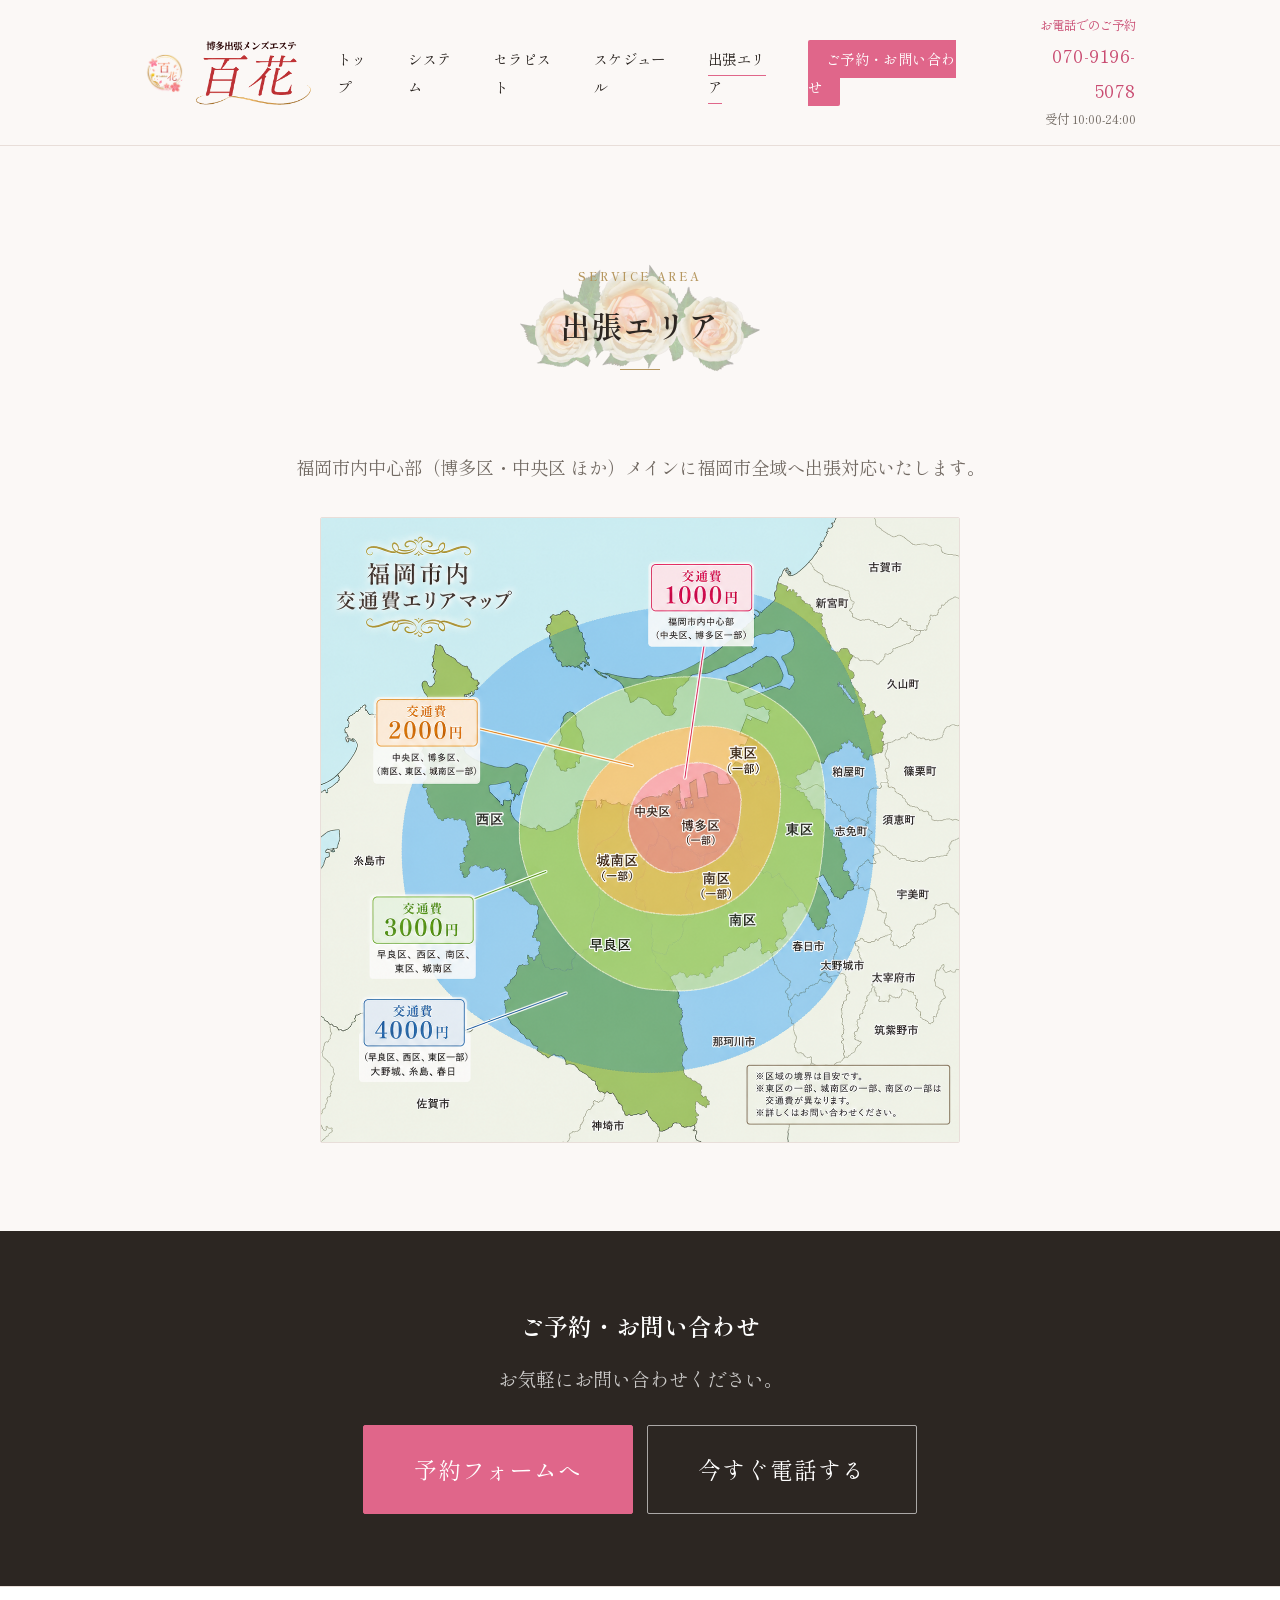
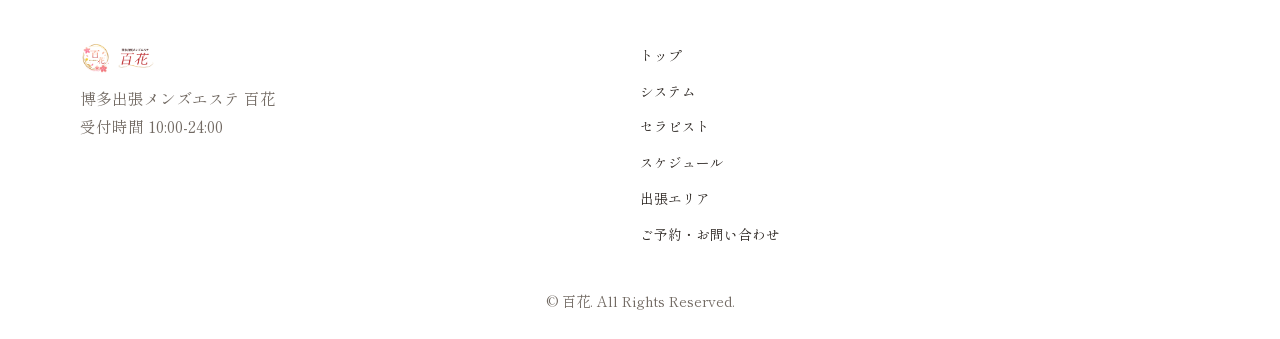
==== commit aecc3ab9: "Update contact phone number to 070-9196-5078 Co-Authored-By: Claude Sonnet 5 <noreply@anthropic.com>" ====
--- a/area.html
+++ b/area.html
@@ -47,9 +47,9 @@
     </nav>
 
     <div class="header-contact">
-      <a href="tel:07090965078" class="header-contact__tel">
+      <a href="tel:07091965078" class="header-contact__tel">
         <span class="header-contact__label">お電話でのご予約</span>
-        <span class="header-contact__number">070-9096-5078</span>
+        <span class="header-contact__number">070-9196-5078</span>
       </a>
       <span class="header-contact__hours">受付 10:00-24:00</span>
     </div>
@@ -81,7 +81,7 @@
     <p>お気軽にお問い合わせください。</p>
     <div class="final-cta__buttons">
       <a href="contact.html" class="btn btn--primary">予約フォームへ</a>
-      <a href="tel:07090965078" class="btn btn--outline">今すぐ電話する</a>
+      <a href="tel:07091965078" class="btn btn--outline">今すぐ電話する</a>
     </div>
   </section>
 
@@ -121,7 +121,7 @@
 <!-- c-mobile-contact-bar: スマホ表示時のみ画面下部に固定表示（PC非表示）。
      電話番号・LINE URLは js/main.js 冒頭の CONTACT_PHONE / LINE_URL で一括管理 -->
 <div class="c-mobile-contact-bar">
-  <a href="tel:07090965078" class="c-mobile-contact-bar__btn c-mobile-contact-bar__btn--tel" data-contact="tel">
+  <a href="tel:07091965078" class="c-mobile-contact-bar__btn c-mobile-contact-bar__btn--tel" data-contact="tel">
     <svg class="c-mobile-contact-bar__icon" viewBox="0 0 24 24" aria-hidden="true" focusable="false"><path d="M6.62 10.79c1.44 2.83 3.76 5.14 6.59 6.59l2.2-2.2c.27-.27.67-.36 1.02-.24 1.12.37 2.33.57 3.57.57.55 0 1 .45 1 1V20c0 .55-.45 1-1 1-9.39 0-17-7.61-17-17 0-.55.45-1 1-1h3.5c.55 0 1 .45 1 1 0 1.25.2 2.45.57 3.57.11.35.03.74-.25 1.02l-2.2 2.2z"/></svg>
     <span class="c-mobile-contact-bar__label">電話する</span>
   </a>
